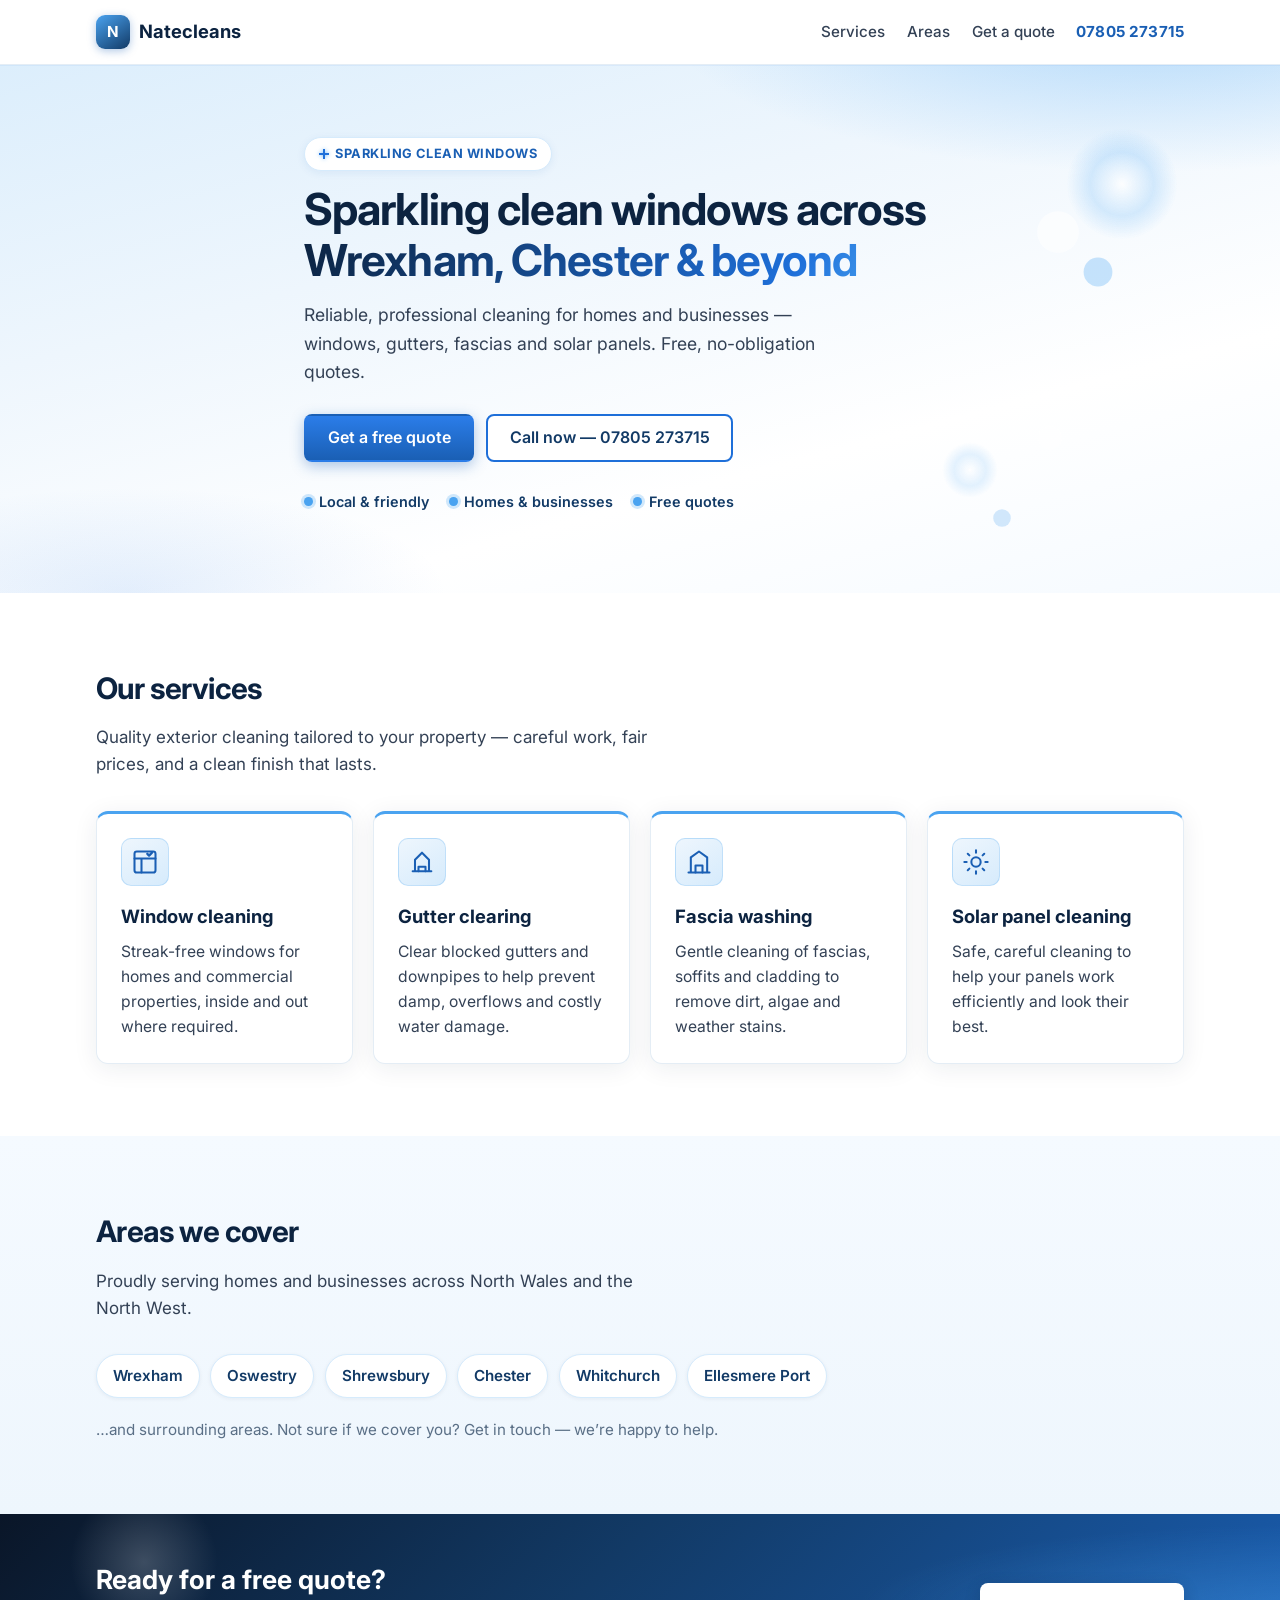
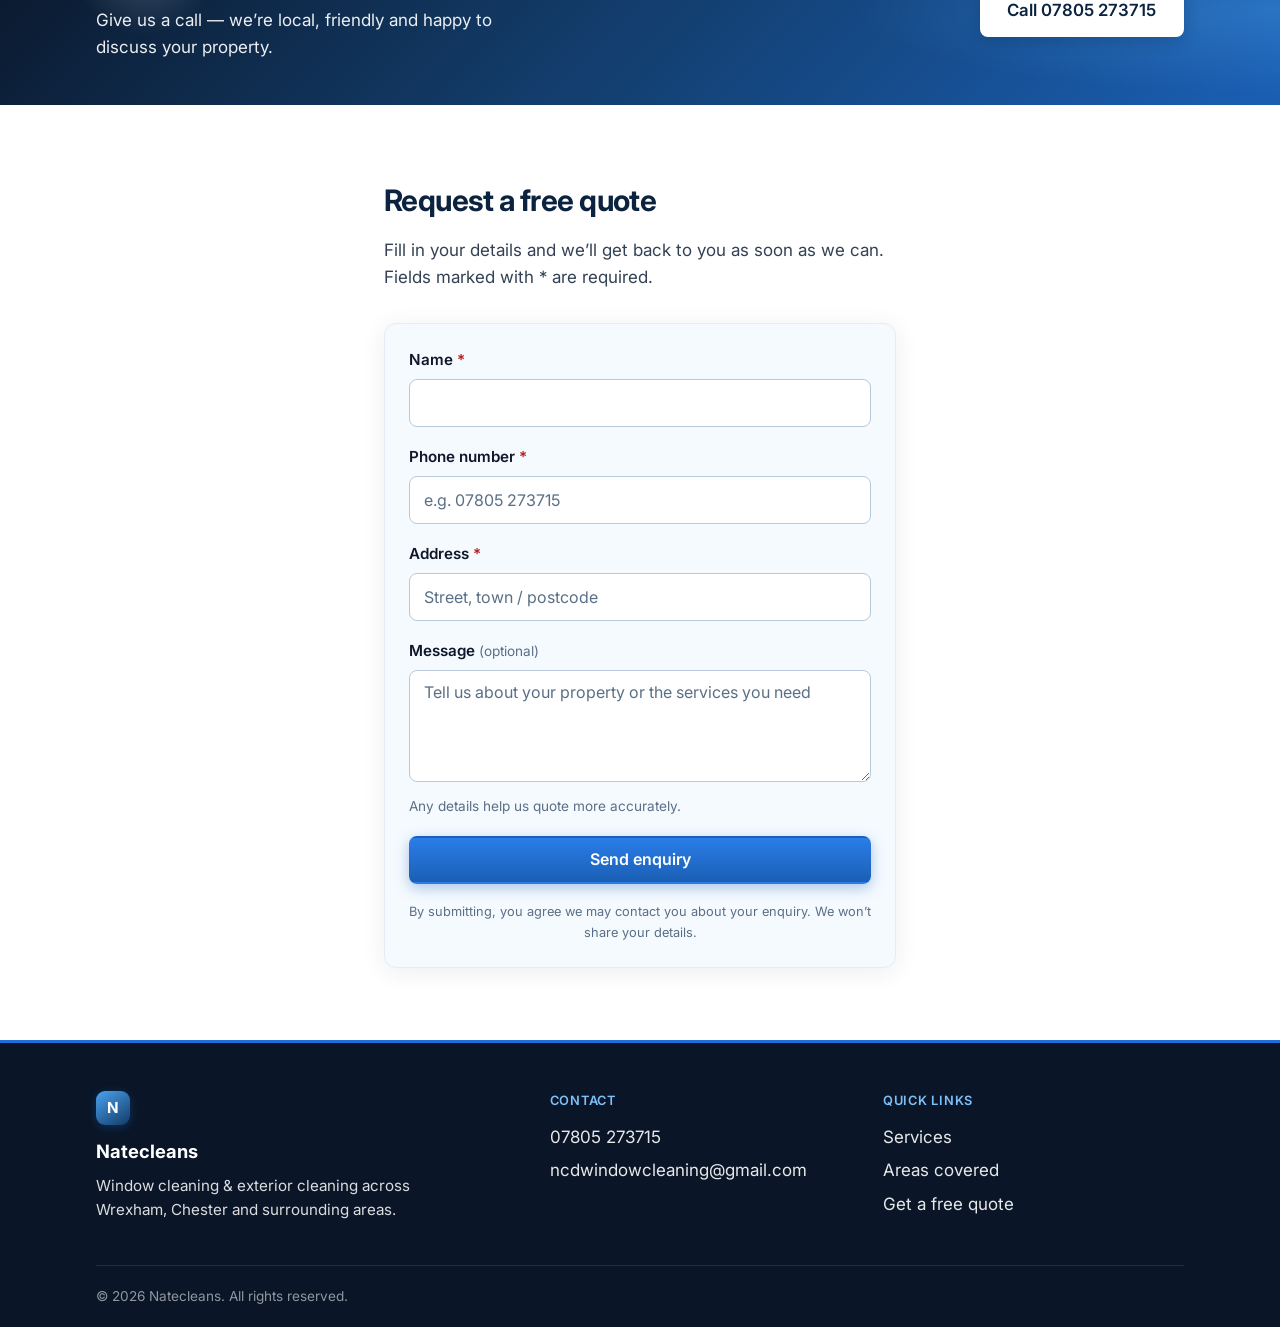
==== index.html @ 4d05dac3 "Add Natecleans landing page for Google Business" ====
<!DOCTYPE html>
<html lang="en-GB">
<head>
  <meta charset="UTF-8">
  <meta name="viewport" content="width=device-width, initial-scale=1">
  <title>Natecleans | Window Cleaning in Wrexham, Chester &amp; Surrounding Areas</title>
  <meta name="description" content="Professional window cleaning, gutter clearing, fascia washing and solar panel cleaning across Wrexham, Oswestry, Shrewsbury, Chester, Whitchurch, Ellesmere Port and surrounding areas. Free quotes — call 07805 273715.">
  <meta name="robots" content="index, follow">
  

  <!-- Open Graph -->
  <meta property="og:type" content="website">
  <meta property="og:title" content="Natecleans | Window Cleaning in Wrexham, Chester &amp; Surrounding Areas">
  <meta property="og:description" content="Trusted local window cleaning and exterior cleaning. Free quotes. Call 07805 273715.">
  <meta property="og:locale" content="en_GB">
  <meta property="og:site_name" content="Natecleans">

  <link rel="icon" href="favicon.svg" type="image/svg+xml">
  <link rel="preconnect" href="https://fonts.googleapis.com">
  <link rel="preconnect" href="https://fonts.gstatic.com" crossorigin>
  <link href="https://fonts.googleapis.com/css2?family=Inter:wght@400;500;600;700&display=swap" rel="stylesheet">
  <link rel="stylesheet" href="styles.css">
</head>
<body>
  <a class="skip-link" href="#main">Skip to content</a>

  <header class="site-header">
    <div class="container header-inner">
      <a class="logo" href="#top" aria-label="Natecleans home">
        <span class="logo-mark" aria-hidden="true">N</span>
        <span class="logo-text">Natecleans</span>
      </a>
      <nav class="nav" aria-label="Primary">
        <a href="#services">Services</a>
        <a href="#areas">Areas</a>
        <a href="#enquiry">Get a quote</a>
        <a class="nav-phone" href="tel:+447805273715" aria-label="Call Natecleans on 07805 273715">07805 273715</a>
      </nav>
      <a class="btn btn-sm btn-primary header-cta" href="tel:+447805273715">Call now</a>
    </div>
  </header>

  <main id="main">
    <!-- Hero -->
    <section class="hero" id="top">
      <div class="container hero-inner">
        <p class="eyebrow"><span class="eyebrow-sparkle" aria-hidden="true"></span> Sparkling clean windows</p>
        <h1>Sparkling clean windows across <span class="shine">Wrexham, Chester &amp; beyond</span></h1>
        <p class="hero-lead">Reliable, professional cleaning for homes and businesses — windows, gutters, fascias and solar panels. Free, no-obligation quotes.</p>
        <div class="hero-ctas">
          <a class="btn btn-primary" href="#enquiry">Get a free quote</a>
          <a class="btn btn-secondary" href="tel:+447805273715">Call now — 07805 273715</a>
        </div>
        <ul class="hero-trust">
          <li>Local &amp; friendly</li>
          <li>Homes &amp; businesses</li>
          <li>Free quotes</li>
        </ul>
      </div>
    </section>

    <!-- Services -->
    <section class="section" id="services" aria-labelledby="services-heading">
      <div class="container">
        <h2 id="services-heading">Our services</h2>
        <p class="section-intro">Quality exterior cleaning tailored to your property — careful work, fair prices, and a clean finish that lasts.</p>
        <ul class="service-grid">
          <li class="card">
            <div class="card-icon" aria-hidden="true">
              <svg width="28" height="28" viewBox="0 0 24 24" fill="none" stroke="currentColor" stroke-width="1.75" stroke-linecap="round" stroke-linejoin="round"><rect x="3" y="3" width="18" height="18" rx="2"/><path d="M3 9h18M9 21V9"/><path d="M14 5l1.5 1.5L18 4" stroke-width="2"/></svg>
            </div>
            <h3>Window cleaning</h3>
            <p>Streak-free windows for homes and commercial properties, inside and out where required.</p>
          </li>
          <li class="card">
            <div class="card-icon" aria-hidden="true">
              <svg width="28" height="28" viewBox="0 0 24 24" fill="none" stroke="currentColor" stroke-width="1.75" stroke-linecap="round" stroke-linejoin="round"><path d="M4 20h16M6 20V10l6-6 6 6v10"/><path d="M9 20v-4h6v4"/></svg>
            </div>
            <h3>Gutter clearing</h3>
            <p>Clear blocked gutters and downpipes to help prevent damp, overflows and costly water damage.</p>
          </li>
          <li class="card">
            <div class="card-icon" aria-hidden="true">
              <svg width="28" height="28" viewBox="0 0 24 24" fill="none" stroke="currentColor" stroke-width="1.75" stroke-linecap="round" stroke-linejoin="round"><path d="M3 21h18M5 21V8l7-5 7 5v13"/><path d="M9 21v-6h6v6"/></svg>
            </div>
            <h3>Fascia washing</h3>
            <p>Gentle cleaning of fascias, soffits and cladding to remove dirt, algae and weather stains.</p>
          </li>
          <li class="card">
            <div class="card-icon" aria-hidden="true">
              <svg width="28" height="28" viewBox="0 0 24 24" fill="none" stroke="currentColor" stroke-width="1.75" stroke-linecap="round" stroke-linejoin="round"><circle cx="12" cy="12" r="4"/><path d="M12 2v2M12 20v2M4.93 4.93l1.41 1.41M17.66 17.66l1.41 1.41M2 12h2M20 12h2M4.93 19.07l1.41-1.41M17.66 6.34l1.41-1.41"/></svg>
            </div>
            <h3>Solar panel cleaning</h3>
            <p>Safe, careful cleaning to help your panels work efficiently and look their best.</p>
          </li>
        </ul>
      </div>
    </section>

    <!-- Areas -->
    <section class="section section-alt" id="areas" aria-labelledby="areas-heading">
      <div class="container">
        <h2 id="areas-heading">Areas we cover</h2>
        <p class="section-intro">Proudly serving homes and businesses across North Wales and the North West.</p>
        <ul class="areas-list">
          <li>Wrexham</li>
          <li>Oswestry</li>
          <li>Shrewsbury</li>
          <li>Chester</li>
          <li>Whitchurch</li>
          <li>Ellesmere Port</li>
        </ul>
        <p class="areas-note">…and surrounding areas. Not sure if we cover you? Get in touch — we’re happy to help.</p>
      </div>
    </section>

    <!-- Phone CTA band -->
    <section class="cta-band" aria-labelledby="cta-heading">
      <div class="container cta-band-inner">
        <div>
          <h2 id="cta-heading">Ready for a free quote?</h2>
          <p>Give us a call — we’re local, friendly and happy to discuss your property.</p>
        </div>
        <a class="btn btn-light btn-lg" href="tel:+447805273715" aria-label="Call Natecleans on 07805 273715">
          Call 07805 273715
        </a>
      </div>
    </section>

    <!-- Enquiry form -->
    <section class="section" id="enquiry" aria-labelledby="enquiry-heading">
      <div class="container form-wrap">
        <h2 id="enquiry-heading">Request a free quote</h2>
        <p class="section-intro">Fill in your details and we’ll get back to you as soon as we can. Fields marked with * are required.</p>

        <div id="thanks" class="thanks" hidden>
          <p class="thanks-title">Thank you — your enquiry has been sent.</p>
          <p>We’ll be in touch shortly. If it’s urgent, call us on <a href="tel:+447805273715">07805 273715</a>.</p>
        </div>

        <form
          id="enquiry-form"
          class="enquiry-form"
          action="https://formsubmit.co/ncdwindowcleaning@gmail.com"
          method="POST"
          novalidate
          aria-label="Enquiry form"
        >
          <input type="hidden" name="_subject" value="Natecleans website enquiry">
          <input type="hidden" name="_template" value="table">
          <input type="hidden" name="_next" value="">
          <input type="text" name="_honey" class="honey" tabindex="-1" autocomplete="off" aria-hidden="true">

          <div class="field">
            <label for="name">Name <span class="req" aria-hidden="true">*</span></label>
            <input type="text" id="name" name="name" required autocomplete="name" aria-required="true" aria-describedby="name-error">
            <p class="field-error" id="name-error" role="alert" hidden></p>
          </div>

          <div class="field">
            <label for="phone">Phone number <span class="req" aria-hidden="true">*</span></label>
            <input type="tel" id="phone" name="phone" required autocomplete="tel" inputmode="tel" aria-required="true" aria-describedby="phone-error" placeholder="e.g. 07805 273715">
            <p class="field-error" id="phone-error" role="alert" hidden></p>
          </div>

          <div class="field">
            <label for="address">Address <span class="req" aria-hidden="true">*</span></label>
            <input type="text" id="address" name="address" required autocomplete="street-address" aria-required="true" aria-describedby="address-error" placeholder="Street, town / postcode">
            <p class="field-error" id="address-error" role="alert" hidden></p>
          </div>

          <div class="field">
            <label for="message">Message <span class="optional">(optional)</span></label>
            <textarea id="message" name="message" rows="4" aria-describedby="message-hint" placeholder="Tell us about your property or the services you need"></textarea>
            <p class="field-hint" id="message-hint">Any details help us quote more accurately.</p>
          </div>

          <p class="form-status" id="form-status" role="status" aria-live="polite" hidden></p>

          <button type="submit" class="btn btn-primary btn-block">Send enquiry</button>
          <p class="form-privacy">By submitting, you agree we may contact you about your enquiry. We won’t share your details.</p>
        </form>
      </div>
    </section>
  </main>

  <footer class="site-footer">
    <div class="container footer-inner">
      <div class="footer-brand">
        <span class="logo-mark" aria-hidden="true">N</span>
        <strong>Natecleans</strong>
        <p>Window cleaning &amp; exterior cleaning across Wrexham, Chester and surrounding areas.</p>
      </div>
      <div class="footer-contact">
        <h3 class="footer-heading">Contact</h3>
        <p><a href="tel:+447805273715">07805 273715</a></p>
        <p><a href="mailto:ncdwindowcleaning@gmail.com">ncdwindowcleaning@gmail.com</a></p>
      </div>
      <div class="footer-links">
        <h3 class="footer-heading">Quick links</h3>
        <ul>
          <li><a href="#services">Services</a></li>
          <li><a href="#areas">Areas covered</a></li>
          <li><a href="#enquiry">Get a free quote</a></li>
        </ul>
      </div>
    </div>
    <div class="container footer-bottom">
      <p>&copy; <span id="year"></span> Natecleans. All rights reserved.</p>
    </div>
  </footer>

  <script src="script.js" defer></script>
</body>
</html>
---- styles.css ----
/* Natecleans — traditional UK window cleaner look (sky blue + navy) */

:root {
  --navy-950: #0a1628;
  --navy-900: #0c2340;
  --navy-800: #123a66;
  --blue-700: #1a5fb4;
  --blue-600: #1e6fd9;
  --blue-500: #2b7de9;
  --sky-400: #4aa3f0;
  --sky-300: #7ec0f8;
  --sky-100: #d6ebfc;
  --sky-50: #eef6fd;
  --ice: #f5faff;
  --white: #ffffff;
  --grey-100: #e4edf5;
  --grey-300: #b8c9db;
  --grey-500: #5a6f86;
  --grey-700: #334155;
  --grey-900: #0f172a;
  --danger: #b91c1c;
  --danger-bg: #fef2f2;
  --success: #0f766e;
  --success-bg: #ecfdf8;
  --radius: 12px;
  --radius-sm: 8px;
  --shadow: 0 4px 24px rgba(12, 35, 64, 0.08);
  --shadow-lg: 0 12px 40px rgba(12, 35, 64, 0.12);
  --font: "Inter", system-ui, -apple-system, "Segoe UI", Roboto, Ubuntu, "Helvetica Neue", sans-serif;
  --max: 68rem;
  --header-h: 4rem;
  --focus: 0 0 0 3px rgba(43, 125, 233, 0.4);
}

*,
*::before,
*::after {
  box-sizing: border-box;
}

html {
  scroll-behavior: smooth;
  scroll-padding-top: calc(var(--header-h) + 0.5rem);
}

body {
  margin: 0;
  font-family: var(--font);
  font-size: 1.0625rem;
  line-height: 1.6;
  color: var(--grey-900);
  background: var(--white);
  -webkit-font-smoothing: antialiased;
}

img,
svg {
  display: block;
  max-width: 100%;
}

a {
  color: var(--blue-700);
  text-decoration-thickness: 1.5px;
  text-underline-offset: 0.18em;
}

a:hover {
  color: var(--blue-600);
}

:focus-visible {
  outline: none;
  box-shadow: var(--focus);
  border-radius: 4px;
}

.skip-link {
  position: absolute;
  left: 1rem;
  top: -100%;
  z-index: 1000;
  padding: 0.75rem 1.25rem;
  background: var(--navy-900);
  color: var(--white);
  font-weight: 600;
  border-radius: var(--radius-sm);
  text-decoration: none;
}

.skip-link:focus {
  top: 1rem;
  box-shadow: var(--focus);
}

.container {
  width: min(100% - 2rem, var(--max));
  margin-inline: auto;
}

/* Header */
.site-header {
  position: sticky;
  top: 0;
  z-index: 100;
  background: rgba(255, 255, 255, 0.94);
  backdrop-filter: blur(10px);
  border-bottom: 1px solid var(--grey-100);
  box-shadow: 0 1px 0 rgba(30, 111, 217, 0.06);
}

.header-inner {
  display: flex;
  align-items: center;
  justify-content: space-between;
  min-height: var(--header-h);
  gap: 1rem;
}

.logo {
  display: inline-flex;
  align-items: center;
  gap: 0.6rem;
  text-decoration: none;
  color: var(--navy-900);
  font-weight: 700;
  font-size: 1.15rem;
}

.logo:hover {
  color: var(--blue-700);
}

.logo-mark {
  display: inline-flex;
  align-items: center;
  justify-content: center;
  width: 2.1rem;
  height: 2.1rem;
  border-radius: 9px;
  background: linear-gradient(145deg, var(--sky-400), var(--navy-800));
  color: var(--white);
  font-size: 0.95rem;
  font-weight: 700;
  flex-shrink: 0;
  box-shadow: 0 2px 8px rgba(26, 95, 180, 0.35);
}

.nav {
  display: none;
  align-items: center;
  gap: 1.35rem;
}

.nav a {
  text-decoration: none;
  color: var(--grey-700);
  font-weight: 500;
  font-size: 0.95rem;
}

.nav a:hover {
  color: var(--blue-700);
}

.nav-phone {
  color: var(--blue-700) !important;
  font-weight: 700 !important;
  white-space: nowrap;
  letter-spacing: 0.01em;
}

.header-cta {
  flex-shrink: 0;
}

/* Buttons */
.btn {
  display: inline-flex;
  align-items: center;
  justify-content: center;
  gap: 0.5rem;
  min-height: 3rem;
  padding: 0.75rem 1.35rem;
  border: 2px solid transparent;
  border-radius: var(--radius-sm);
  font-family: inherit;
  font-size: 1rem;
  font-weight: 600;
  line-height: 1.2;
  text-decoration: none;
  cursor: pointer;
  transition: background 0.15s ease, color 0.15s ease, border-color 0.15s ease, transform 0.1s ease, box-shadow 0.15s ease;
}

.btn:active {
  transform: scale(0.98);
}

.btn-sm {
  min-height: 2.5rem;
  padding: 0.5rem 1rem;
  font-size: 0.9rem;
}

.btn-lg {
  min-height: 3.35rem;
  padding: 0.9rem 1.6rem;
  font-size: 1.05rem;
}

.btn-block {
  width: 100%;
}

.btn-primary {
  background: linear-gradient(180deg, var(--blue-500) 0%, var(--blue-700) 100%);
  color: var(--white);
  box-shadow: 0 4px 14px rgba(26, 95, 180, 0.35);
}

.btn-primary:hover {
  background: linear-gradient(180deg, var(--blue-600) 0%, var(--navy-800) 100%);
  color: var(--white);
  box-shadow: 0 6px 18px rgba(18, 58, 102, 0.4);
}

.btn-secondary {
  background: var(--white);
  color: var(--navy-800);
  border-color: var(--blue-600);
}

.btn-secondary:hover {
  background: var(--sky-50);
  color: var(--navy-900);
}

.btn-light {
  background: var(--white);
  color: var(--navy-900);
  box-shadow: 0 4px 16px rgba(10, 22, 40, 0.2);
}

.btn-light:hover {
  background: var(--sky-50);
  color: var(--navy-950);
}

/* Hero — clear sky + soapy sparkle */
.hero {
  position: relative;
  overflow: hidden;
  background:
    radial-gradient(ellipse 70% 55% at 90% -10%, rgba(126, 192, 248, 0.55), transparent 55%),
    radial-gradient(ellipse 50% 40% at 10% 100%, rgba(43, 125, 233, 0.12), transparent 50%),
    linear-gradient(165deg, #dceefc 0%, var(--sky-50) 35%, var(--white) 70%, var(--ice) 100%);
  padding: 3rem 0 3.75rem;
}

/* Soft sparkle accents (CSS-only) */
.hero::before,
.hero::after {
  content: "";
  position: absolute;
  pointer-events: none;
  border-radius: 50%;
  background: radial-gradient(circle, rgba(255, 255, 255, 0.95) 0%, rgba(126, 192, 248, 0.35) 40%, transparent 70%);
  opacity: 0.85;
}

.hero::before {
  width: 7rem;
  height: 7rem;
  top: 12%;
  right: 8%;
  box-shadow:
    -4rem 3rem 0 -2.2rem rgba(255, 255, 255, 0.7),
    -1.5rem 5.5rem 0 -2.6rem rgba(126, 192, 248, 0.5);
}

.hero::after {
  width: 3.5rem;
  height: 3.5rem;
  bottom: 18%;
  right: 22%;
  opacity: 0.6;
  box-shadow:
    5rem -2rem 0 -1rem rgba(255, 255, 255, 0.65),
    2rem 3rem 0 -1.2rem rgba(74, 163, 240, 0.4);
}

.hero-inner {
  position: relative;
  z-index: 1;
  max-width: 42rem;
}

.eyebrow {
  display: inline-flex;
  align-items: center;
  gap: 0.4rem;
  margin: 0 0 0.85rem;
  padding: 0.35rem 0.85rem;
  background: var(--white);
  color: var(--blue-700);
  font-size: 0.8rem;
  font-weight: 700;
  letter-spacing: 0.04em;
  text-transform: uppercase;
  border-radius: 999px;
  border: 1px solid var(--sky-100);
  box-shadow: 0 2px 8px rgba(26, 95, 180, 0.08);
}

.eyebrow-sparkle {
  display: inline-block;
  width: 0.65rem;
  height: 0.65rem;
  flex-shrink: 0;
  background:
    linear-gradient(var(--blue-600), var(--blue-600)) center / 100% 2px no-repeat,
    linear-gradient(var(--blue-600), var(--blue-600)) center / 2px 100% no-repeat;
  filter: drop-shadow(0 0 2px rgba(74, 163, 240, 0.8));
}

.hero h1 {
  margin: 0 0 1rem;
  font-size: clamp(1.85rem, 5.5vw, 2.75rem);
  line-height: 1.15;
  letter-spacing: -0.02em;
  color: var(--navy-900);
}

.hero h1 .shine {
  background: linear-gradient(120deg, var(--navy-900) 0%, var(--blue-600) 45%, var(--sky-400) 55%, var(--navy-900) 100%);
  background-size: 200% auto;
  -webkit-background-clip: text;
  background-clip: text;
  color: transparent;
}

@media (prefers-reduced-motion: no-preference) {
  .hero h1 .shine {
    animation: shine-shift 6s ease-in-out infinite;
  }
}

@keyframes shine-shift {
  0%, 100% { background-position: 0% center; }
  50% { background-position: 100% center; }
}

.hero-lead {
  margin: 0 0 1.75rem;
  font-size: 1.1rem;
  color: var(--grey-700);
  max-width: 34rem;
}

.hero-ctas {
  display: flex;
  flex-direction: column;
  gap: 0.75rem;
}

.hero-trust {
  display: flex;
  flex-wrap: wrap;
  gap: 0.75rem 1.25rem;
  margin: 1.75rem 0 0;
  padding: 0;
  list-style: none;
  font-size: 0.9rem;
  font-weight: 600;
  color: var(--navy-800);
}

.hero-trust li {
  display: inline-flex;
  align-items: center;
  gap: 0.4rem;
}

.hero-trust li::before {
  content: "";
  width: 0.55rem;
  height: 0.55rem;
  border-radius: 50%;
  background: var(--sky-400);
  box-shadow: 0 0 0 3px rgba(74, 163, 240, 0.25);
  flex-shrink: 0;
}

/* Sections */
.section {
  padding: 3.5rem 0;
}

.section-alt {
  background:
    linear-gradient(180deg, var(--ice) 0%, var(--sky-50) 100%);
}

.section h2 {
  margin: 0 0 0.75rem;
  font-size: clamp(1.5rem, 3.5vw, 1.85rem);
  letter-spacing: -0.02em;
  color: var(--navy-900);
}

.section-intro {
  margin: 0 0 2rem;
  color: var(--grey-700);
  max-width: 36rem;
}

/* Service cards */
.service-grid {
  list-style: none;
  margin: 0;
  padding: 0;
  display: grid;
  gap: 1.25rem;
}

.card {
  background: var(--white);
  border: 1px solid var(--grey-100);
  border-radius: var(--radius);
  padding: 1.5rem;
  box-shadow: var(--shadow);
  border-top: 3px solid var(--sky-400);
  transition: box-shadow 0.15s ease, border-color 0.15s ease;
}

.card:hover {
  box-shadow: var(--shadow-lg);
  border-top-color: var(--blue-600);
}

.section-alt .card {
  background: var(--white);
}

.card-icon {
  display: inline-flex;
  align-items: center;
  justify-content: center;
  width: 3rem;
  height: 3rem;
  margin-bottom: 1rem;
  border-radius: 10px;
  background: linear-gradient(145deg, var(--sky-50), var(--sky-100));
  color: var(--blue-700);
  border: 1px solid rgba(74, 163, 240, 0.25);
}

.card h3 {
  margin: 0 0 0.5rem;
  font-size: 1.15rem;
  color: var(--navy-900);
}

.card p {
  margin: 0;
  color: var(--grey-700);
  font-size: 0.98rem;
}

/* Areas */
.areas-list {
  list-style: none;
  margin: 0 0 1.25rem;
  padding: 0;
  display: flex;
  flex-wrap: wrap;
  gap: 0.65rem;
}

.areas-list li {
  padding: 0.55rem 1rem;
  background: var(--white);
  border: 1px solid var(--sky-100);
  border-radius: 999px;
  font-weight: 600;
  font-size: 0.95rem;
  color: var(--navy-800);
  box-shadow: 0 1px 4px rgba(12, 35, 64, 0.06);
}

.areas-note {
  margin: 0;
  color: var(--grey-500);
  font-size: 0.95rem;
}

/* CTA band */
.cta-band {
  position: relative;
  overflow: hidden;
  background:
    radial-gradient(ellipse 60% 80% at 100% 50%, rgba(74, 163, 240, 0.35), transparent 55%),
    linear-gradient(135deg, var(--navy-950) 0%, var(--navy-800) 45%, var(--blue-700) 100%);
  color: var(--white);
  padding: 2.75rem 0;
}

.cta-band::before {
  content: "";
  position: absolute;
  width: 10rem;
  height: 10rem;
  top: -2rem;
  left: 5%;
  border-radius: 50%;
  background: radial-gradient(circle, rgba(255, 255, 255, 0.2) 0%, transparent 65%);
  pointer-events: none;
}

.cta-band-inner {
  position: relative;
  z-index: 1;
  display: flex;
  flex-direction: column;
  gap: 1.5rem;
  align-items: flex-start;
}

.cta-band h2 {
  margin: 0 0 0.4rem;
  font-size: clamp(1.35rem, 3vw, 1.65rem);
  color: var(--white);
}

.cta-band p {
  margin: 0;
  opacity: 0.92;
  max-width: 28rem;
}

/* Form */
.form-wrap {
  max-width: 32rem;
}

.enquiry-form {
  display: flex;
  flex-direction: column;
  gap: 1.15rem;
  padding: 1.5rem;
  background: var(--ice);
  border: 1px solid var(--grey-100);
  border-radius: var(--radius);
  box-shadow: var(--shadow);
}

.field label {
  display: block;
  margin-bottom: 0.4rem;
  font-weight: 600;
  font-size: 0.95rem;
  color: var(--grey-900);
}

.req {
  color: var(--danger);
}

.optional {
  font-weight: 400;
  color: var(--grey-500);
  font-size: 0.85rem;
}

.field input,
.field textarea {
  width: 100%;
  min-height: 3rem;
  padding: 0.7rem 0.9rem;
  border: 1.5px solid var(--grey-300);
  border-radius: var(--radius-sm);
  font-family: inherit;
  font-size: 1rem;
  color: var(--grey-900);
  background: var(--white);
  transition: border-color 0.15s ease, box-shadow 0.15s ease;
}

.field textarea {
  min-height: 7rem;
  resize: vertical;
}

.field input::placeholder,
.field textarea::placeholder {
  color: var(--grey-500);
}

.field input:hover,
.field textarea:hover {
  border-color: var(--grey-500);
}

.field input:focus,
.field textarea:focus {
  outline: none;
  border-color: var(--blue-600);
  box-shadow: var(--focus);
}

.field input.is-invalid,
.field textarea.is-invalid {
  border-color: var(--danger);
  background: var(--danger-bg);
}

.field-error {
  margin: 0.4rem 0 0;
  font-size: 0.875rem;
  color: var(--danger);
}

.field-hint {
  margin: 0.35rem 0 0;
  font-size: 0.85rem;
  color: var(--grey-500);
}

.honey {
  position: absolute;
  left: -9999px;
  width: 1px;
  height: 1px;
  opacity: 0;
  overflow: hidden;
  pointer-events: none;
}

.form-status {
  margin: 0;
  padding: 0.75rem 1rem;
  border-radius: var(--radius-sm);
  font-size: 0.95rem;
}

.form-status.is-error {
  background: var(--danger-bg);
  color: var(--danger);
}

.form-privacy {
  margin: 0;
  font-size: 0.8rem;
  color: var(--grey-500);
  text-align: center;
}

.thanks {
  margin-bottom: 1.5rem;
  padding: 1.25rem 1.35rem;
  background: var(--success-bg);
  border: 1px solid #99f0e0;
  border-radius: var(--radius);
  color: var(--success);
}

.thanks-title {
  margin: 0 0 0.4rem;
  font-weight: 700;
  font-size: 1.1rem;
  color: var(--navy-900);
}

.thanks p {
  margin: 0;
}

.thanks a {
  color: var(--blue-700);
  font-weight: 600;
}

/* Footer */
.site-footer {
  background: var(--navy-950);
  color: rgba(255, 255, 255, 0.85);
  padding: 3rem 0 0;
  border-top: 3px solid var(--blue-600);
}

.footer-inner {
  display: grid;
  gap: 2rem;
  padding-bottom: 2.5rem;
}

.footer-brand .logo-mark {
  margin-bottom: 0.75rem;
}

.footer-brand strong {
  display: block;
  color: var(--white);
  font-size: 1.15rem;
  margin-bottom: 0.5rem;
}

.footer-brand p {
  margin: 0;
  font-size: 0.95rem;
  max-width: 22rem;
  line-height: 1.55;
}

.footer-heading {
  margin: 0 0 0.75rem;
  font-size: 0.8rem;
  font-weight: 600;
  letter-spacing: 0.06em;
  text-transform: uppercase;
  color: var(--sky-300);
}

.footer-contact p {
  margin: 0 0 0.4rem;
}

.footer-contact a,
.footer-links a {
  color: rgba(255, 255, 255, 0.9);
  text-decoration: none;
}

.footer-contact a:hover,
.footer-links a:hover {
  color: var(--sky-300);
}

.footer-links ul {
  list-style: none;
  margin: 0;
  padding: 0;
}

.footer-links li {
  margin-bottom: 0.4rem;
}

.footer-bottom {
  border-top: 1px solid rgba(255, 255, 255, 0.1);
  padding: 1.25rem 0;
}

.footer-bottom p {
  margin: 0;
  font-size: 0.85rem;
  color: rgba(255, 255, 255, 0.55);
}

/* Responsive */
@media (min-width: 540px) {
  .hero-ctas {
    flex-direction: row;
    flex-wrap: wrap;
  }

  .cta-band-inner {
    flex-direction: row;
    align-items: center;
    justify-content: space-between;
  }
}

@media (min-width: 720px) {
  .nav {
    display: flex;
  }

  .header-cta {
    display: none;
  }

  .service-grid {
    grid-template-columns: repeat(2, 1fr);
  }

  .footer-inner {
    grid-template-columns: 1.4fr 1fr 1fr;
  }

  .hero {
    padding: 4.5rem 0 5rem;
  }

  .section {
    padding: 4.5rem 0;
  }
}

@media (min-width: 960px) {
  .service-grid {
    grid-template-columns: repeat(4, 1fr);
  }
}

@media (prefers-reduced-motion: reduce) {
  html {
    scroll-behavior: auto;
  }

  .btn {
    transition: none;
  }

  .hero h1 .shine {
    animation: none;
    color: var(--navy-900);
    background: none;
    -webkit-background-clip: unset;
    background-clip: unset;
  }
}
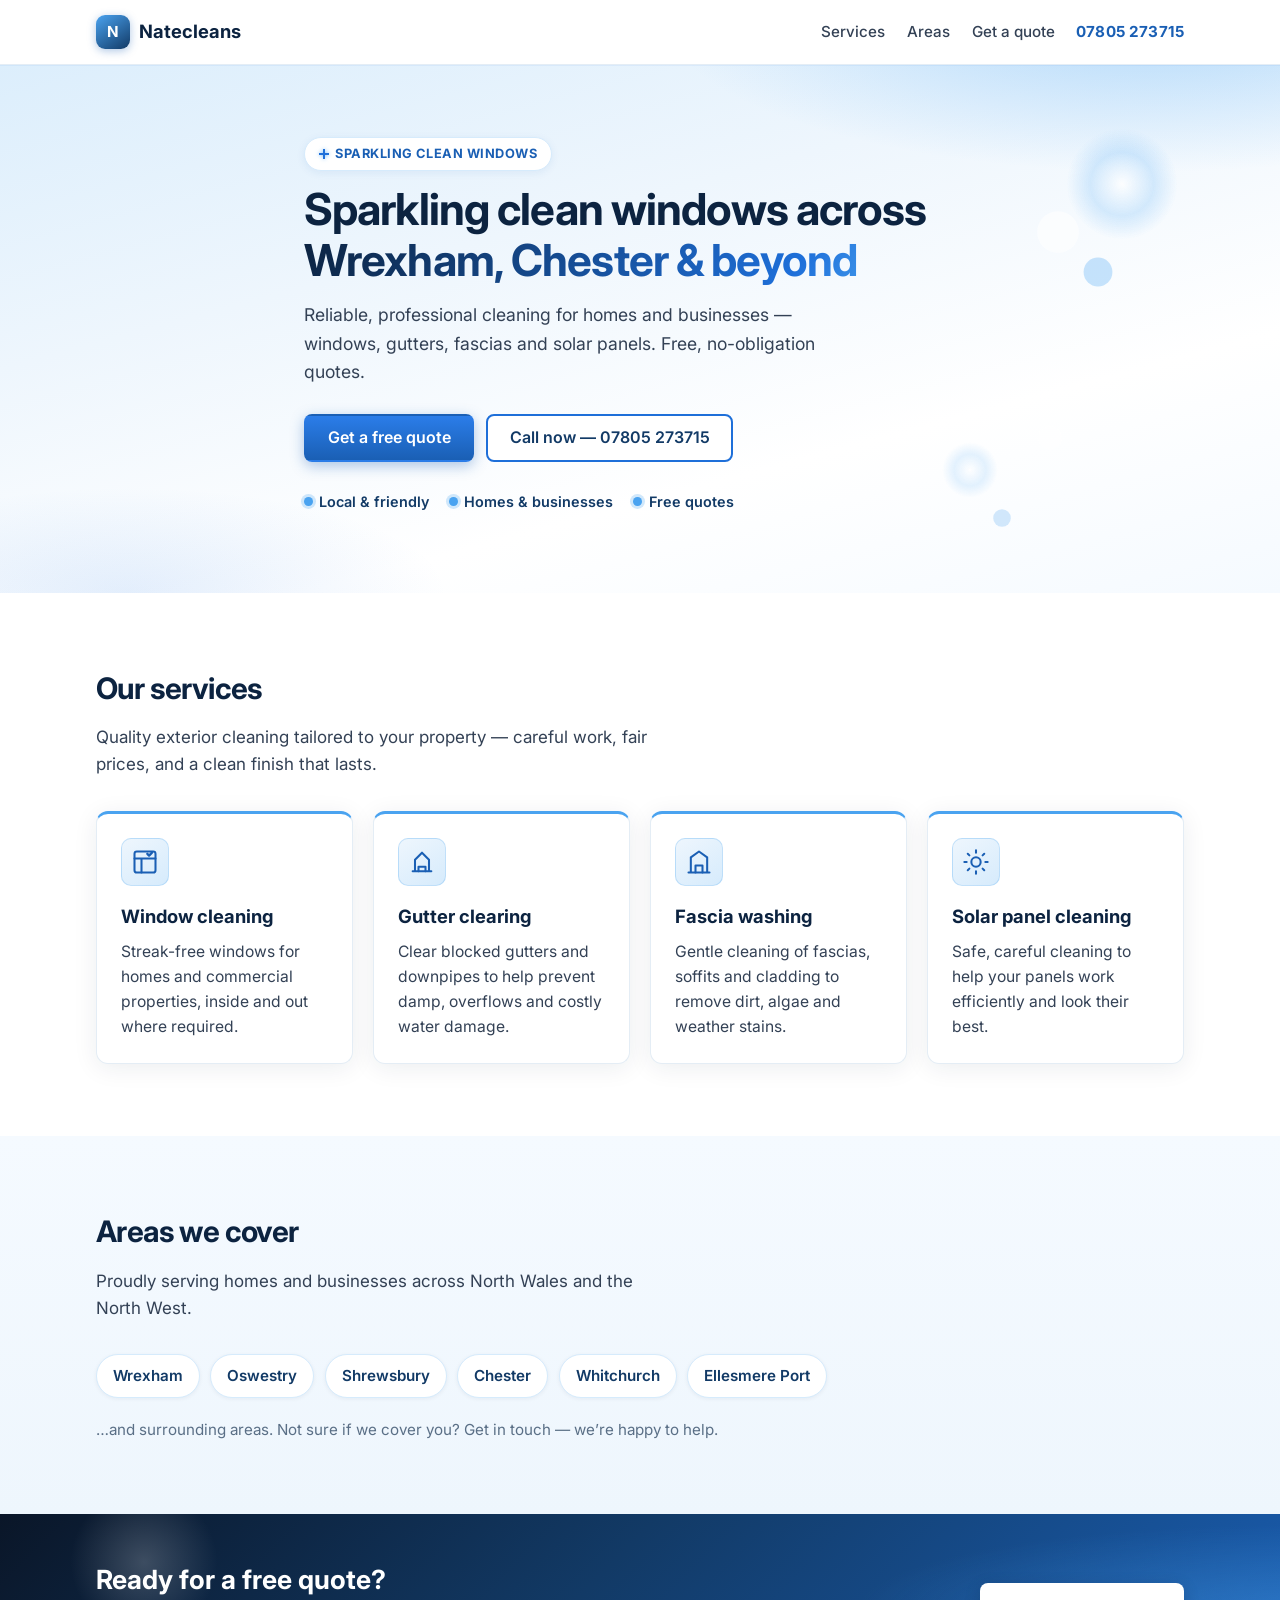
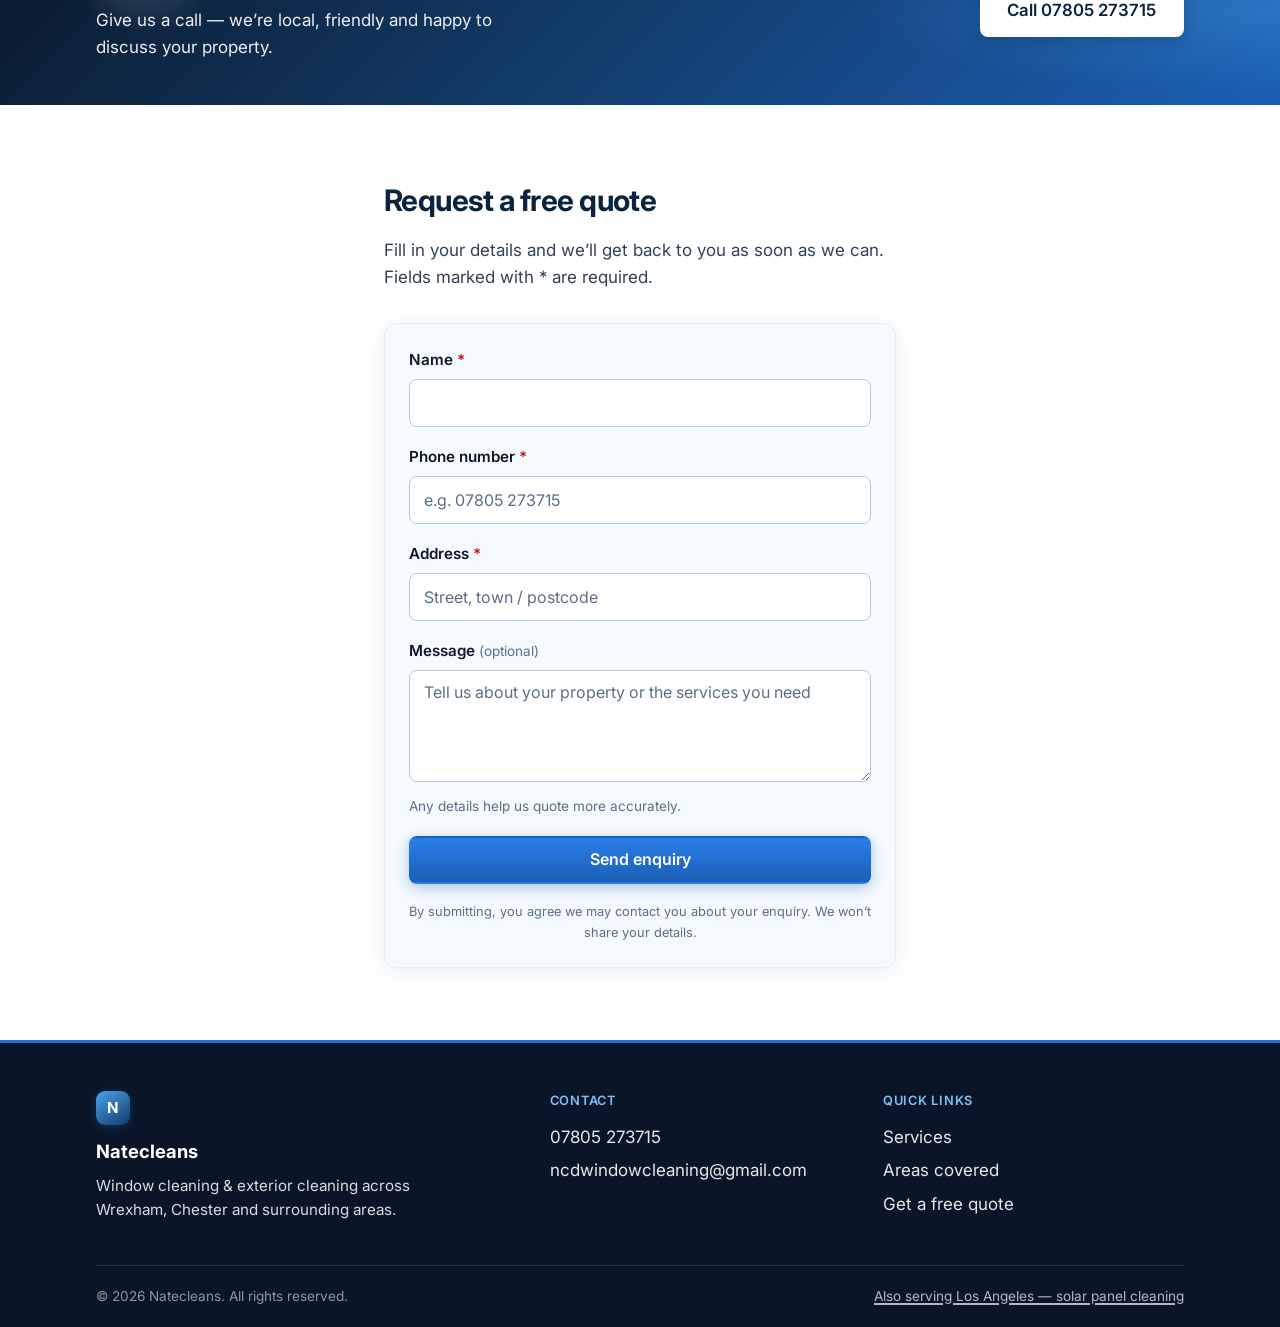
==== commit 3b7f5c6c: "Add Los Angeles solar panel cleaning landing page Separate US page with form-only contact (no phone)" ====
--- a/index.html
+++ b/index.html
@@ -207,6 +207,7 @@
     </div>
     <div class="container footer-bottom">
       <p>&copy; <span id="year"></span> Natecleans. All rights reserved.</p>
+      <p class="footer-crosslink"><a href="los-angeles.html">Also serving Los Angeles — solar panel cleaning</a></p>
     </div>
   </footer>
 
--- a/styles.css
+++ b/styles.css
@@ -750,12 +750,29 @@
 .footer-bottom {
   border-top: 1px solid rgba(255, 255, 255, 0.1);
   padding: 1.25rem 0;
+  display: flex;
+  flex-wrap: wrap;
+  gap: 0.5rem 1.5rem;
+  align-items: center;
+  justify-content: space-between;
 }
 
 .footer-bottom p {
   margin: 0;
   font-size: 0.85rem;
   color: rgba(255, 255, 255, 0.55);
+}
+
+.footer-bottom a {
+  color: rgba(255, 255, 255, 0.7);
+}
+
+.footer-bottom a:hover {
+  color: var(--white);
+}
+
+.footer-crosslink {
+  font-size: 0.85rem;
 }
 
 /* Responsive */
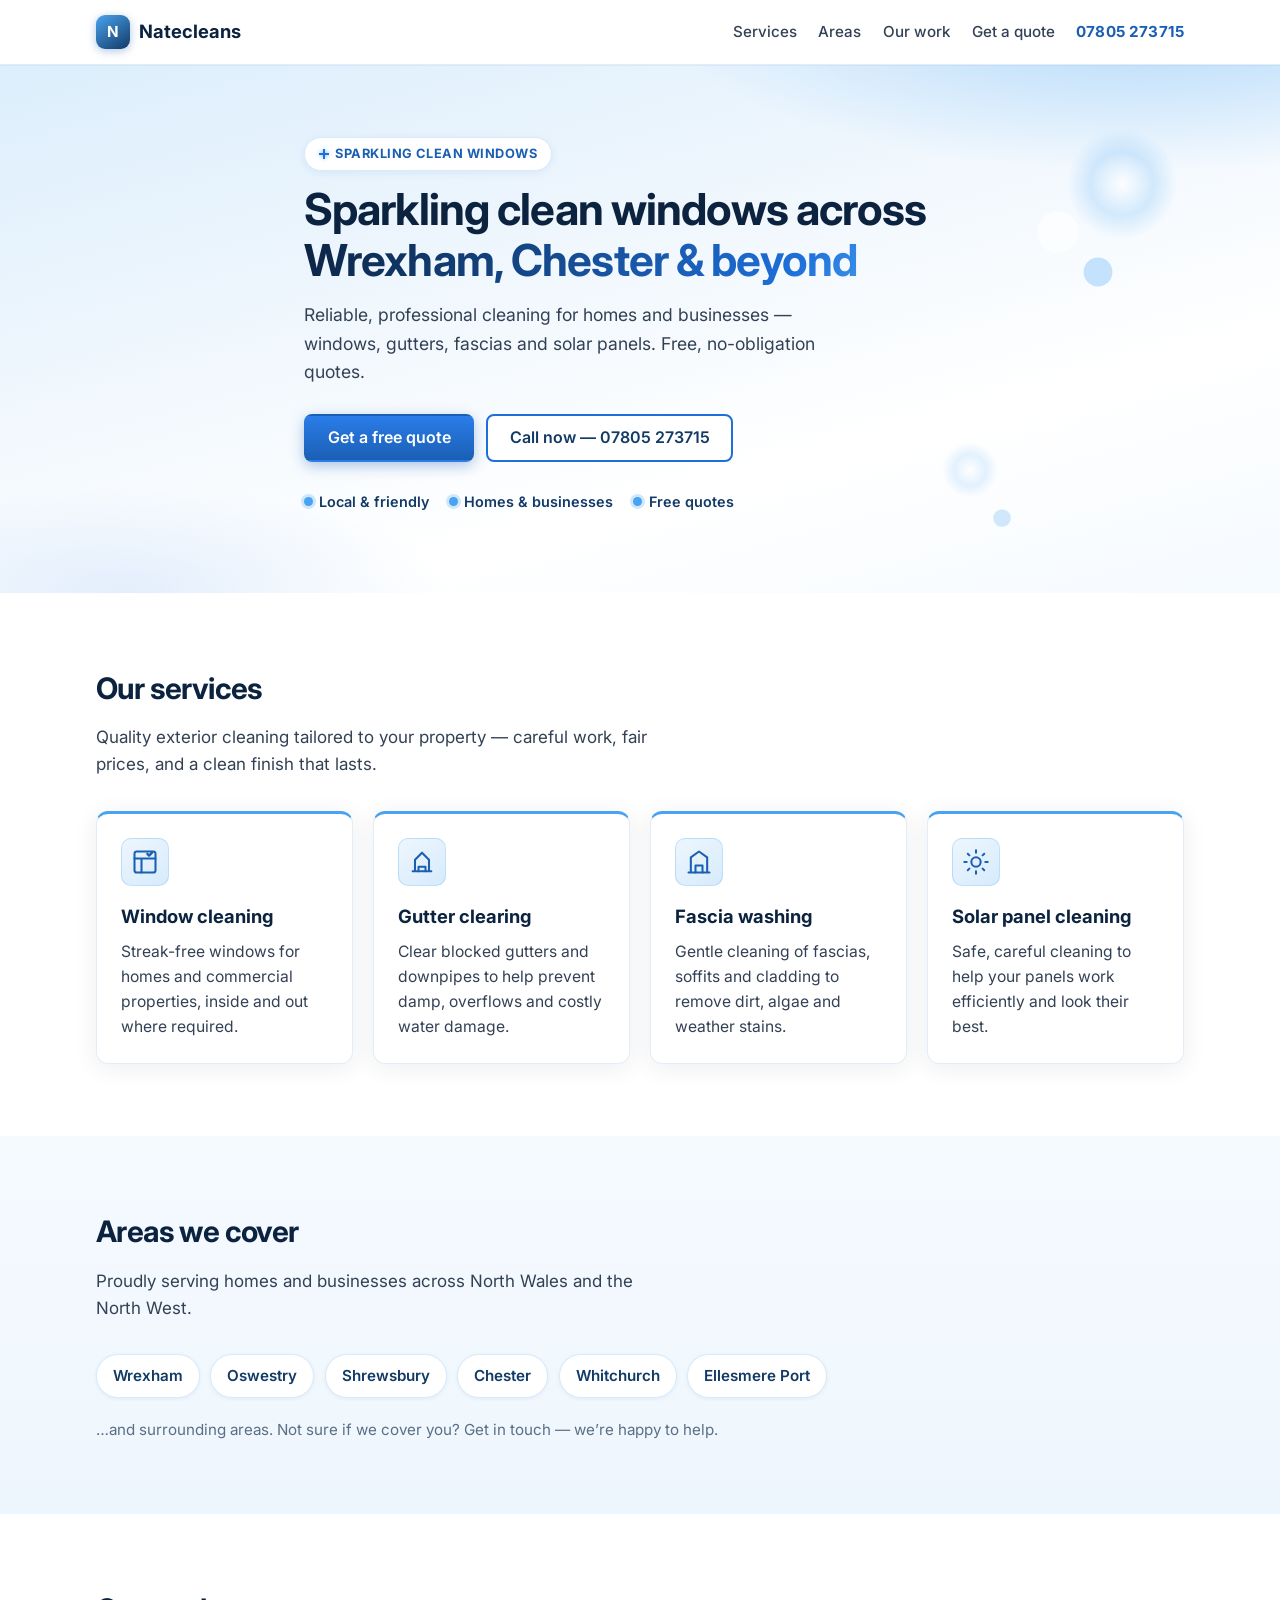
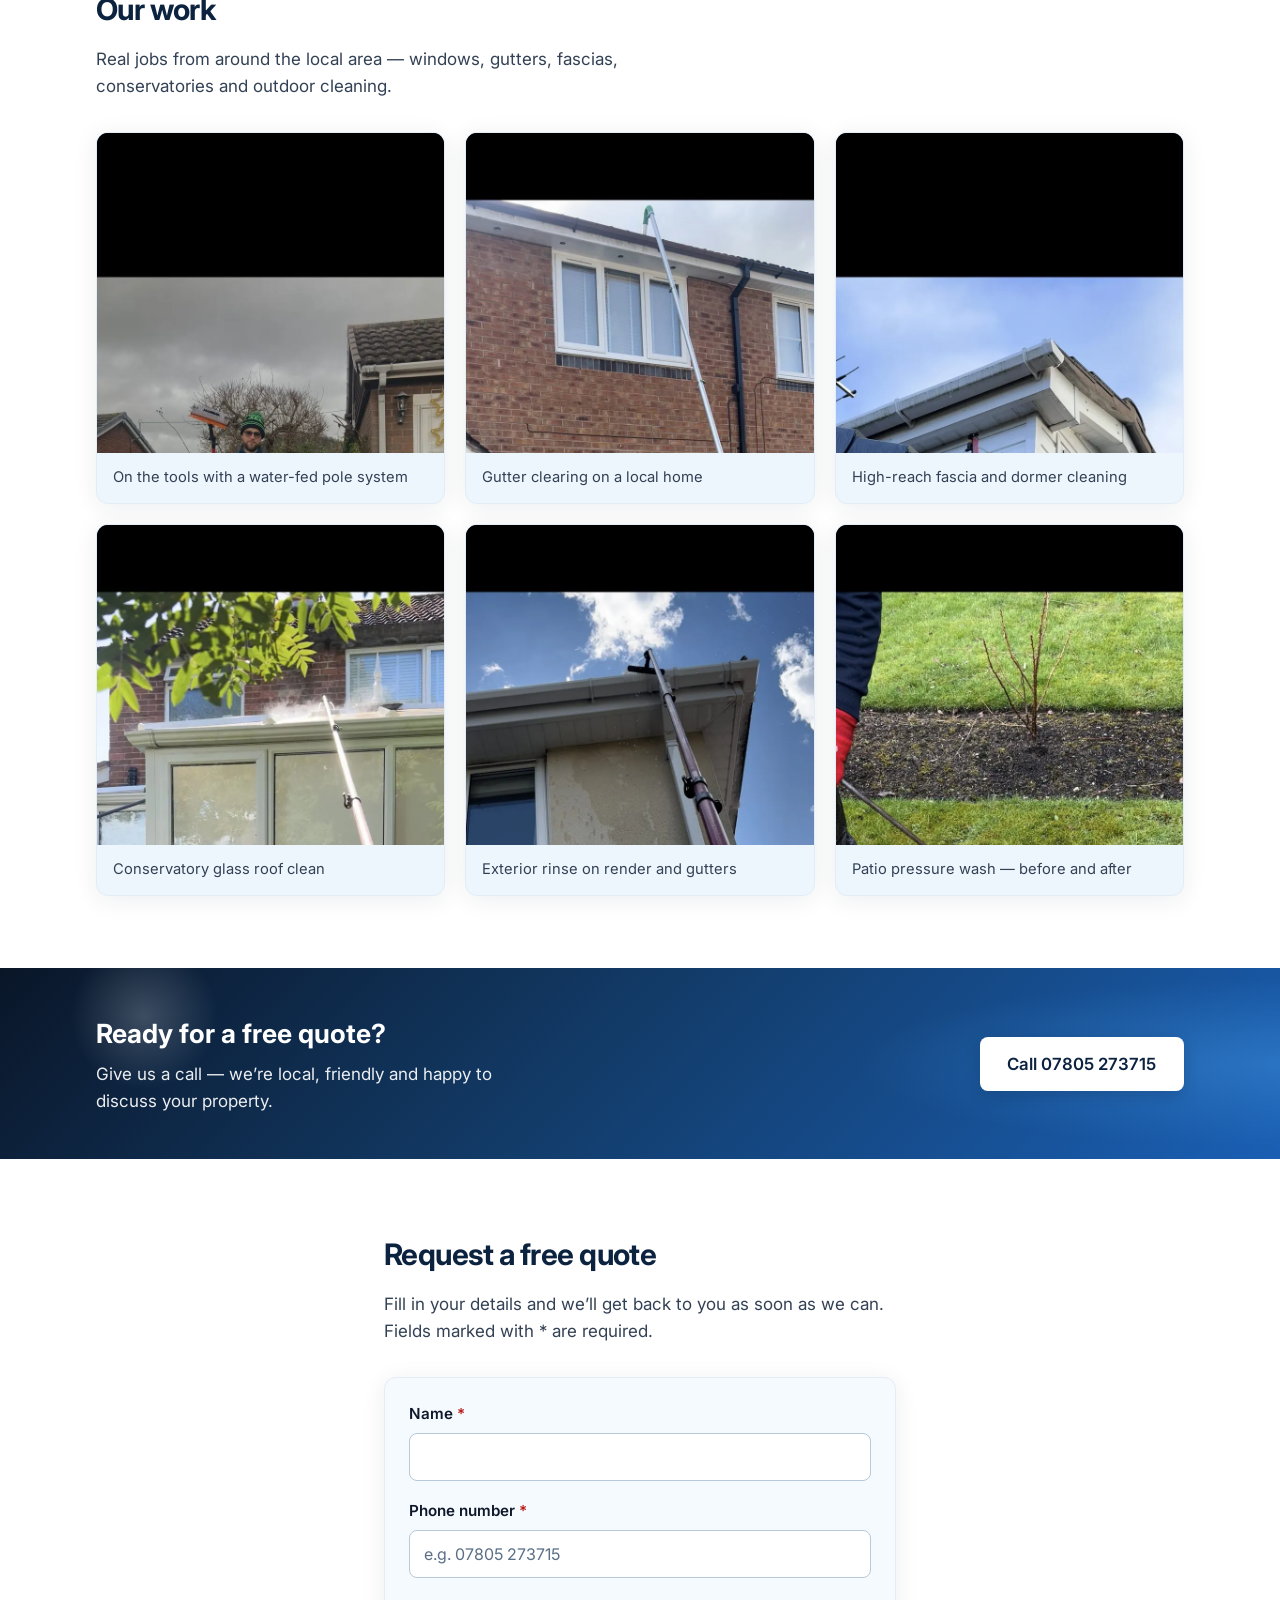
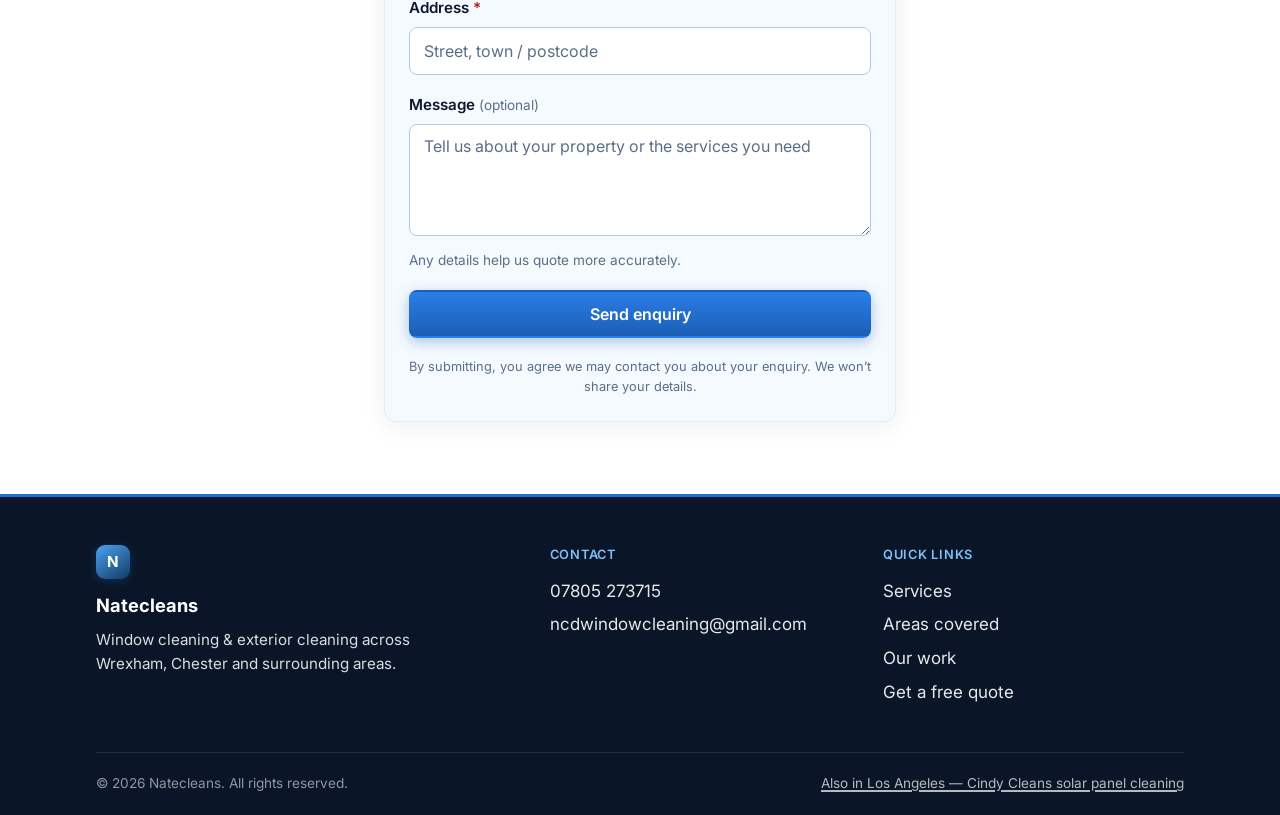
==== commit bf030382: "Rebrand LA page as Cindy Cleans; add UK work gallery Cindy Cleans solar landing (form-only, no phone" ====
--- a/index.html
+++ b/index.html
@@ -33,6 +33,7 @@
       <nav class="nav" aria-label="Primary">
         <a href="#services">Services</a>
         <a href="#areas">Areas</a>
+        <a href="#gallery">Our work</a>
         <a href="#enquiry">Get a quote</a>
         <a class="nav-phone" href="tel:+447805273715" aria-label="Call Natecleans on 07805 273715">07805 273715</a>
       </nav>
@@ -114,6 +115,71 @@
       </div>
     </section>
 
+
+    <!-- Gallery -->
+    <section class="section" id="gallery" aria-labelledby="gallery-heading">
+      <div class="container">
+        <h2 id="gallery-heading">Our work</h2>
+        <p class="section-intro">Real jobs from around the local area — windows, gutters, fascias, conservatories and outdoor cleaning.</p>
+        <ul class="gallery-grid">
+          <li class="gallery-item">
+            <figure>
+              <picture>
+                <source type="image/webp" srcset="images/nathan-xero.webp">
+                <img src="images/nathan-xero.jpg" alt="Natecleans technician with water-fed pole and purification system" width="640" height="1384" loading="lazy" decoding="async">
+              </picture>
+              <figcaption>On the tools with a water-fed pole system</figcaption>
+            </figure>
+          </li>
+          <li class="gallery-item">
+            <figure>
+              <picture>
+                <source type="image/webp" srcset="images/gutter-vac.webp">
+                <img src="images/gutter-vac.jpg" alt="Gutter vacuum cleaning on a brick house" width="640" height="1384" loading="lazy" decoding="async">
+              </picture>
+              <figcaption>Gutter clearing on a local home</figcaption>
+            </figure>
+          </li>
+          <li class="gallery-item">
+            <figure>
+              <picture>
+                <source type="image/webp" srcset="images/pole-fascia.webp">
+                <img src="images/pole-fascia.jpg" alt="High reach pole cleaning dormer windows and fascia" width="640" height="1384" loading="lazy" decoding="async">
+              </picture>
+              <figcaption>High-reach fascia and dormer cleaning</figcaption>
+            </figure>
+          </li>
+          <li class="gallery-item">
+            <figure>
+              <picture>
+                <source type="image/webp" srcset="images/conservatory.webp">
+                <img src="images/conservatory.jpg" alt="Conservatory glass roof being cleaned" width="640" height="1384" loading="lazy" decoding="async">
+              </picture>
+              <figcaption>Conservatory glass roof clean</figcaption>
+            </figure>
+          </li>
+          <li class="gallery-item">
+            <figure>
+              <picture>
+                <source type="image/webp" srcset="images/render-gutter.webp">
+                <img src="images/render-gutter.jpg" alt="Water rinsing render and gutter area during exterior clean" width="640" height="1384" loading="lazy" decoding="async">
+              </picture>
+              <figcaption>Exterior rinse on render and gutters</figcaption>
+            </figure>
+          </li>
+          <li class="gallery-item">
+            <figure>
+              <picture>
+                <source type="image/webp" srcset="images/patio-before-after.webp">
+                <img src="images/patio-before-after.jpg" alt="Patio pressure wash showing before and after results" width="640" height="1384" loading="lazy" decoding="async">
+              </picture>
+              <figcaption>Patio pressure wash — before and after</figcaption>
+            </figure>
+          </li>
+        </ul>
+      </div>
+    </section>
+
     <!-- Phone CTA band -->
     <section class="cta-band" aria-labelledby="cta-heading">
       <div class="container cta-band-inner">
@@ -201,13 +267,14 @@
         <ul>
           <li><a href="#services">Services</a></li>
           <li><a href="#areas">Areas covered</a></li>
+          <li><a href="#gallery">Our work</a></li>
           <li><a href="#enquiry">Get a free quote</a></li>
         </ul>
       </div>
     </div>
     <div class="container footer-bottom">
       <p>&copy; <span id="year"></span> Natecleans. All rights reserved.</p>
-      <p class="footer-crosslink"><a href="los-angeles.html">Also serving Los Angeles — solar panel cleaning</a></p>
+      <p class="footer-crosslink"><a href="los-angeles.html">Also in Los Angeles — Cindy Cleans solar panel cleaning</a></p>
     </div>
   </footer>
 
--- a/styles.css
+++ b/styles.css
@@ -775,6 +775,64 @@
   font-size: 0.85rem;
 }
 
+
+/* Work gallery */
+.gallery-grid {
+  list-style: none;
+  margin: 2rem 0 0;
+  padding: 0;
+  display: grid;
+  gap: 1.25rem;
+  grid-template-columns: 1fr;
+}
+
+.gallery-item {
+  margin: 0;
+}
+
+.gallery-item figure {
+  margin: 0;
+  background: var(--sky-50);
+  border: 1px solid var(--grey-100);
+  border-radius: var(--radius);
+  overflow: hidden;
+  box-shadow: var(--shadow);
+  height: 100%;
+  display: flex;
+  flex-direction: column;
+}
+
+.gallery-item img {
+  width: 100%;
+  height: 22rem;
+  object-fit: cover;
+  object-position: center top;
+  background: var(--navy-900);
+}
+
+.gallery-item figcaption {
+  padding: 0.85rem 1rem 1rem;
+  font-size: 0.92rem;
+  color: var(--grey-700);
+  line-height: 1.4;
+}
+
+@media (min-width: 540px) {
+  .gallery-grid {
+    grid-template-columns: repeat(2, 1fr);
+  }
+}
+
+@media (min-width: 900px) {
+  .gallery-grid {
+    grid-template-columns: repeat(3, 1fr);
+  }
+
+  .gallery-item img {
+    height: 20rem;
+  }
+}
+
 /* Responsive */
 @media (min-width: 540px) {
   .hero-ctas {
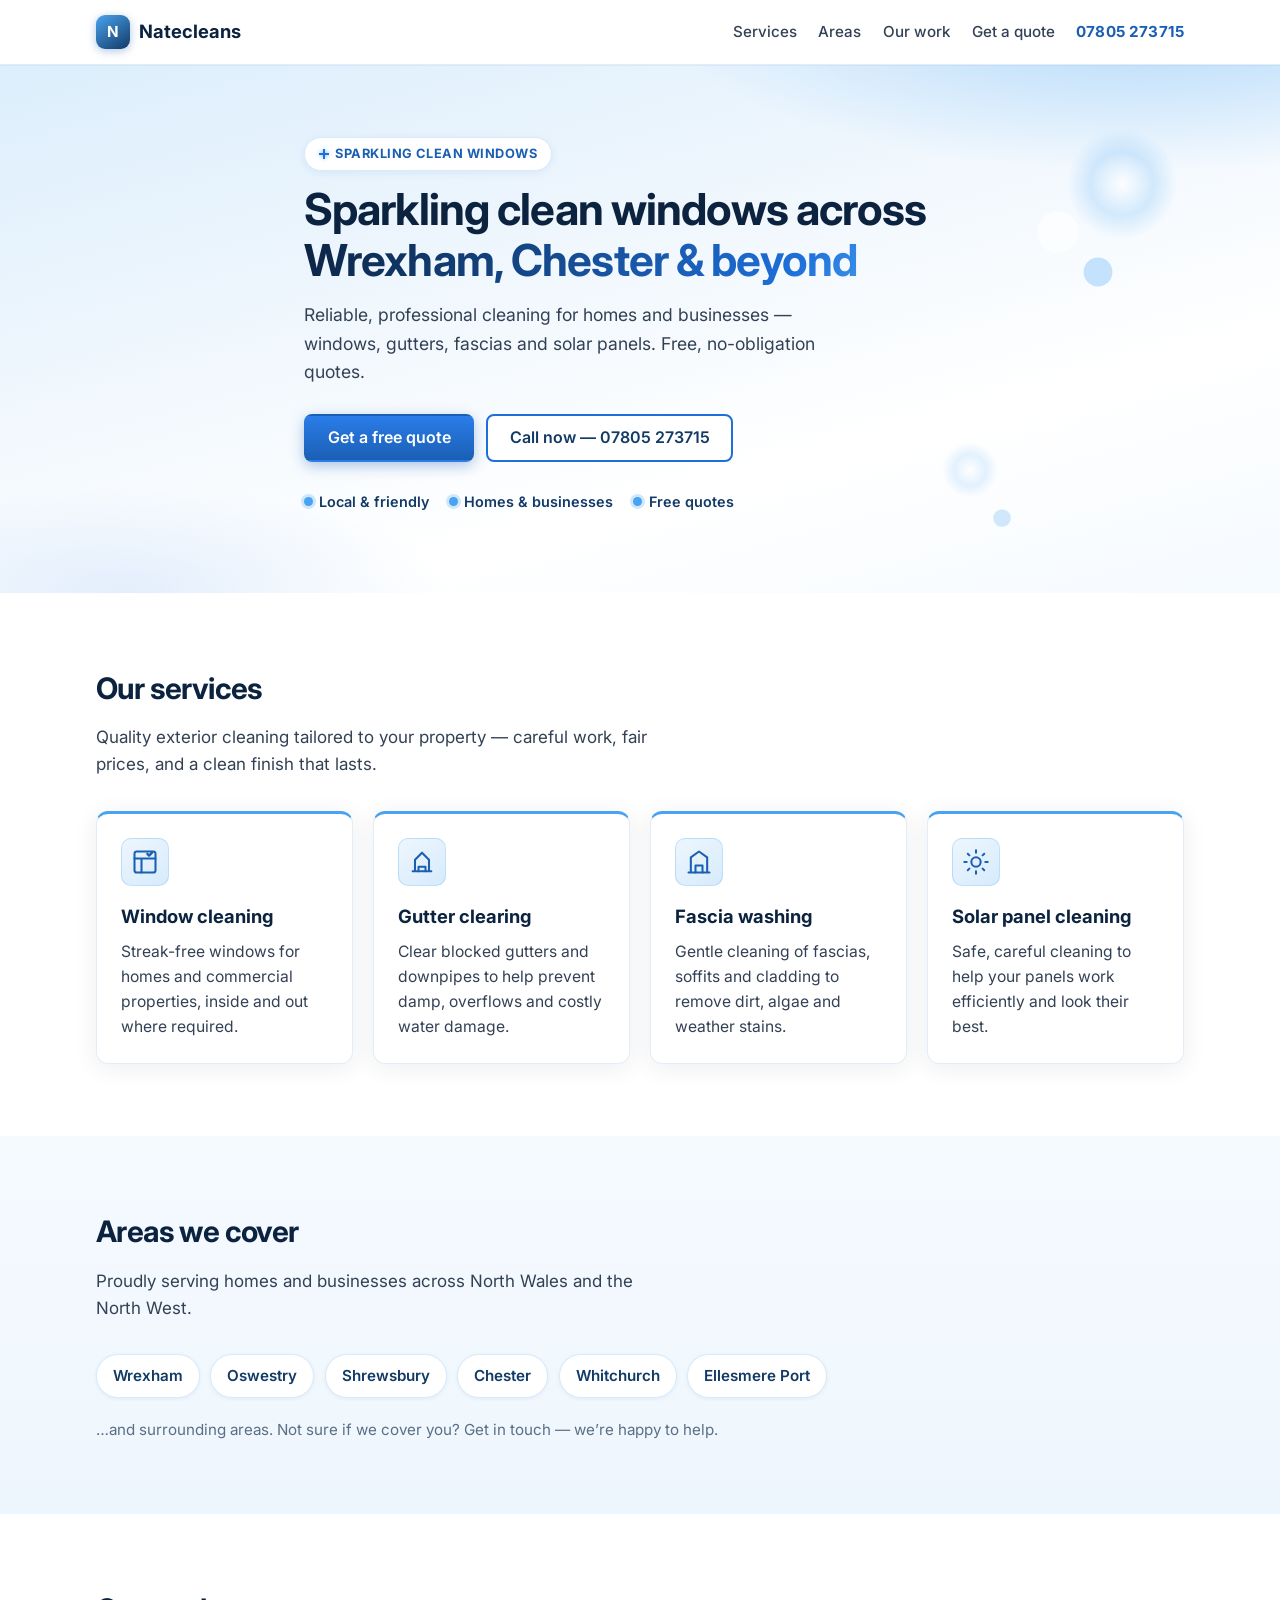
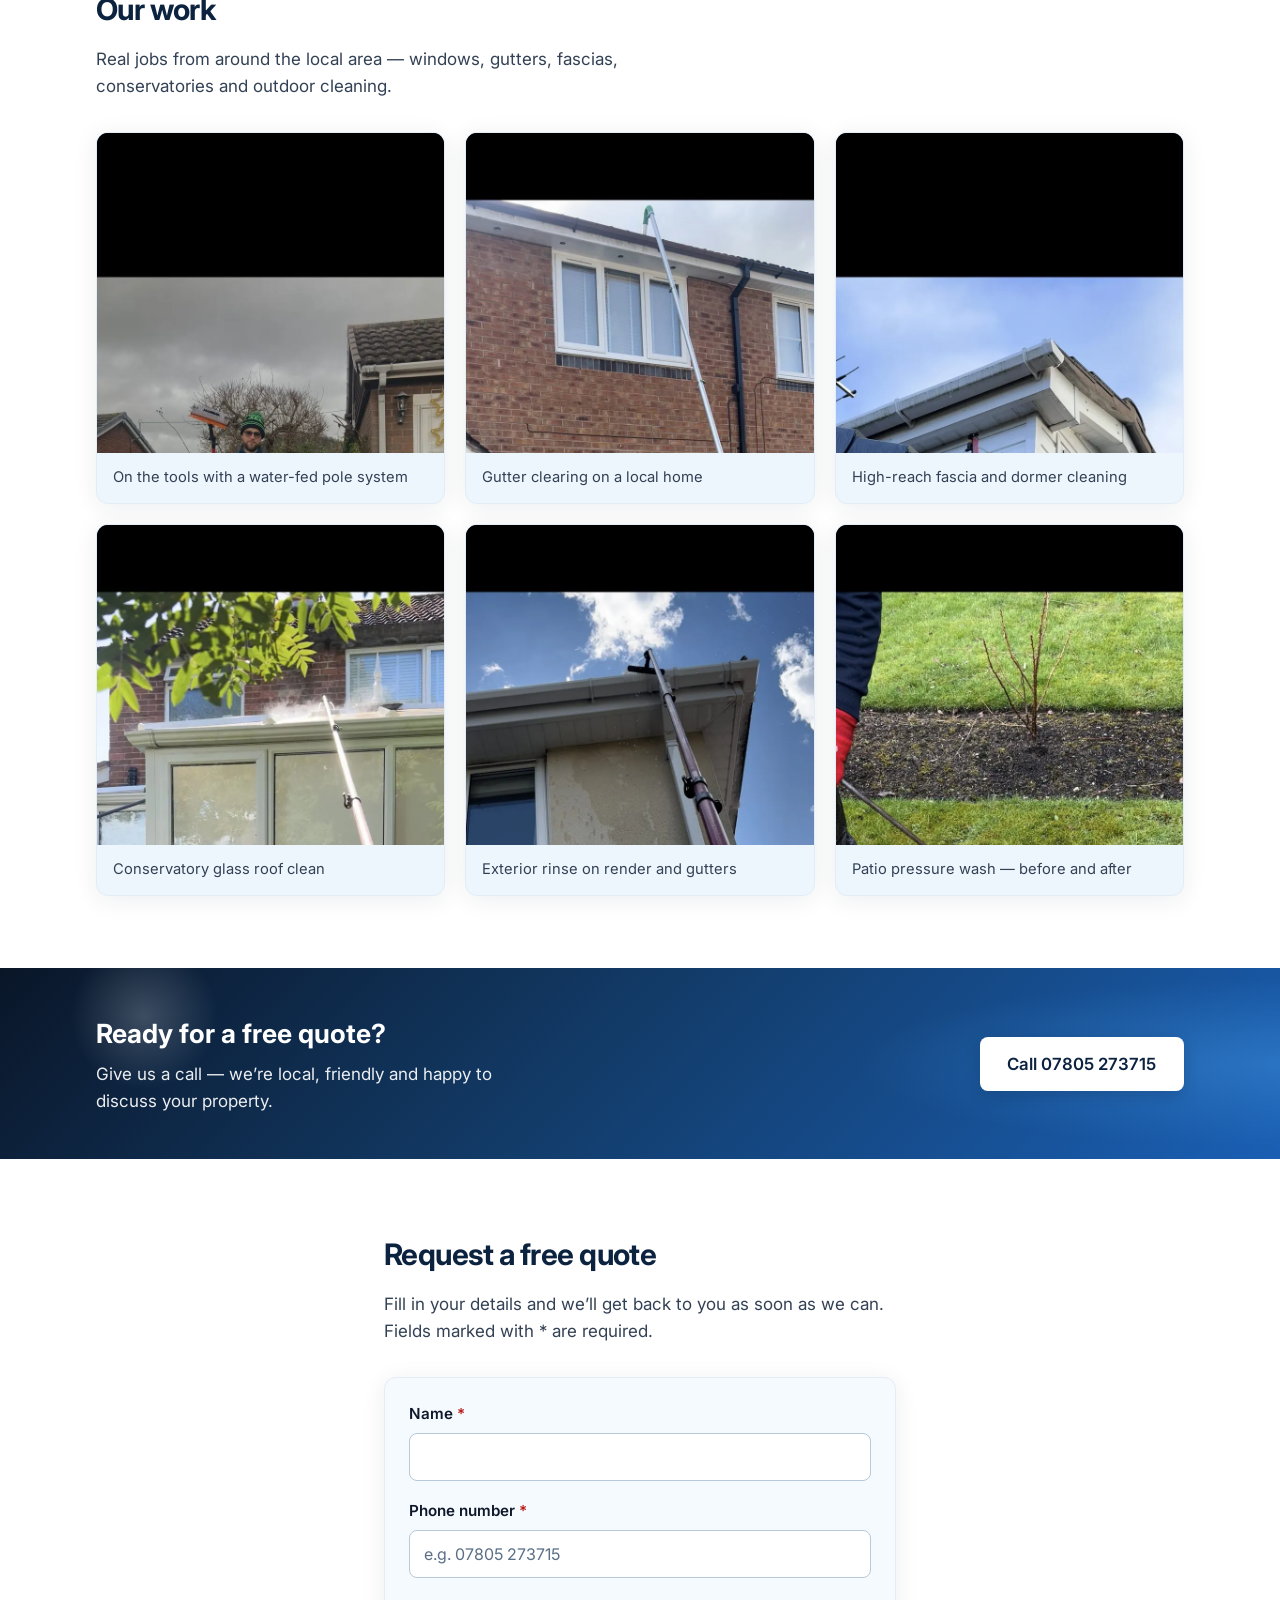
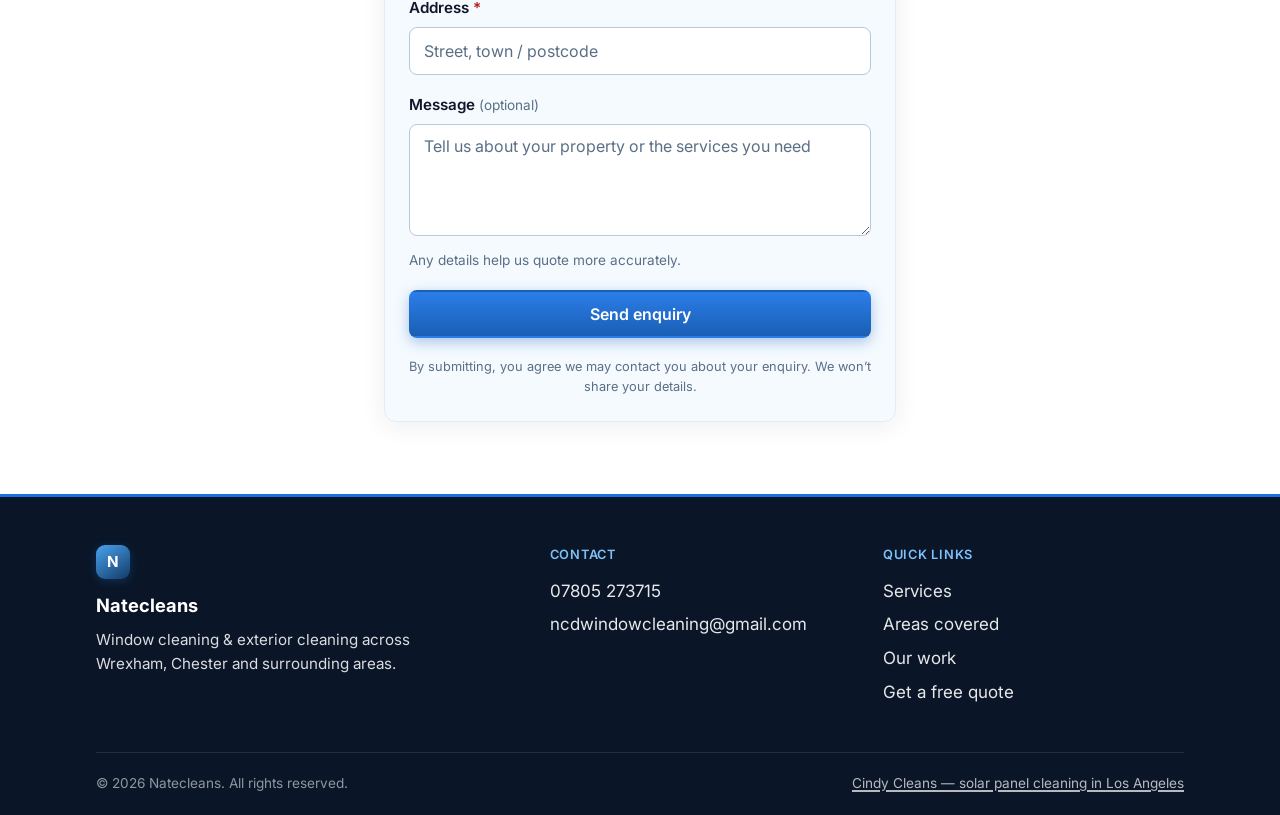
==== commit 35c03a47: "Make Cindy Cleans LA page solar-first end-to-end Tighten meta/hero/services/FAQ/form/footer around s" ====
--- a/index.html
+++ b/index.html
@@ -274,7 +274,7 @@
     </div>
     <div class="container footer-bottom">
       <p>&copy; <span id="year"></span> Natecleans. All rights reserved.</p>
-      <p class="footer-crosslink"><a href="los-angeles.html">Also in Los Angeles — Cindy Cleans solar panel cleaning</a></p>
+      <p class="footer-crosslink"><a href="los-angeles.html">Cindy Cleans — solar panel cleaning in Los Angeles</a></p>
     </div>
   </footer>
 
--- a/styles.css
+++ b/styles.css
@@ -896,3 +896,106 @@
     background-clip: unset;
   }
 }
+
+/* —— Solar page accents (Cindy Cleans LA) —— */
+.solar-accent {
+  background: linear-gradient(145deg, #fff8e6, var(--sky-100));
+  color: var(--navy-800);
+  border-color: rgba(245, 178, 22, 0.35);
+}
+
+.hero-solar {
+  background:
+    radial-gradient(ellipse 55% 50% at 95% 0%, rgba(255, 200, 80, 0.28), transparent 55%),
+    radial-gradient(ellipse 70% 55% at 90% -10%, rgba(126, 192, 248, 0.5), transparent 55%),
+    radial-gradient(ellipse 50% 40% at 10% 100%, rgba(43, 125, 233, 0.12), transparent 50%),
+    linear-gradient(165deg, #dceefc 0%, var(--sky-50) 35%, var(--white) 70%, var(--ice) 100%);
+}
+
+.steps-list {
+  list-style: none;
+  margin: 0;
+  padding: 0;
+  display: grid;
+  gap: 1.25rem;
+}
+
+.step-card {
+  position: relative;
+  background: var(--white);
+  border: 1px solid var(--grey-100);
+  border-radius: var(--radius);
+  padding: 1.5rem 1.5rem 1.5rem 1.5rem;
+  box-shadow: var(--shadow);
+  border-top: 3px solid var(--sky-400);
+}
+
+.step-num {
+  display: inline-flex;
+  align-items: center;
+  justify-content: center;
+  width: 2.25rem;
+  height: 2.25rem;
+  margin-bottom: 0.85rem;
+  border-radius: 999px;
+  background: linear-gradient(145deg, var(--blue-500), var(--navy-800));
+  color: var(--white);
+  font-weight: 700;
+  font-size: 0.95rem;
+  box-shadow: 0 2px 8px rgba(26, 95, 180, 0.3);
+}
+
+.step-card h3 {
+  margin: 0 0 0.4rem;
+  font-size: 1.1rem;
+  color: var(--navy-900);
+}
+
+.step-card p {
+  margin: 0;
+  color: var(--grey-700);
+  font-size: 0.98rem;
+}
+
+.faq-list {
+  margin: 0;
+  padding: 0;
+  display: flex;
+  flex-direction: column;
+  gap: 1rem;
+  max-width: 42rem;
+}
+
+.faq-item {
+  background: var(--white);
+  border: 1px solid var(--grey-100);
+  border-radius: var(--radius);
+  padding: 1.25rem 1.35rem;
+  box-shadow: var(--shadow);
+  border-left: 3px solid var(--sky-400);
+}
+
+.faq-item dt {
+  margin: 0 0 0.45rem;
+  font-weight: 700;
+  font-size: 1.05rem;
+  color: var(--navy-900);
+}
+
+.faq-item dd {
+  margin: 0;
+  color: var(--grey-700);
+  font-size: 0.98rem;
+}
+
+@media (min-width: 720px) {
+  .steps-list {
+    grid-template-columns: repeat(2, 1fr);
+  }
+}
+
+@media (min-width: 960px) {
+  .steps-list {
+    grid-template-columns: repeat(4, 1fr);
+  }
+}
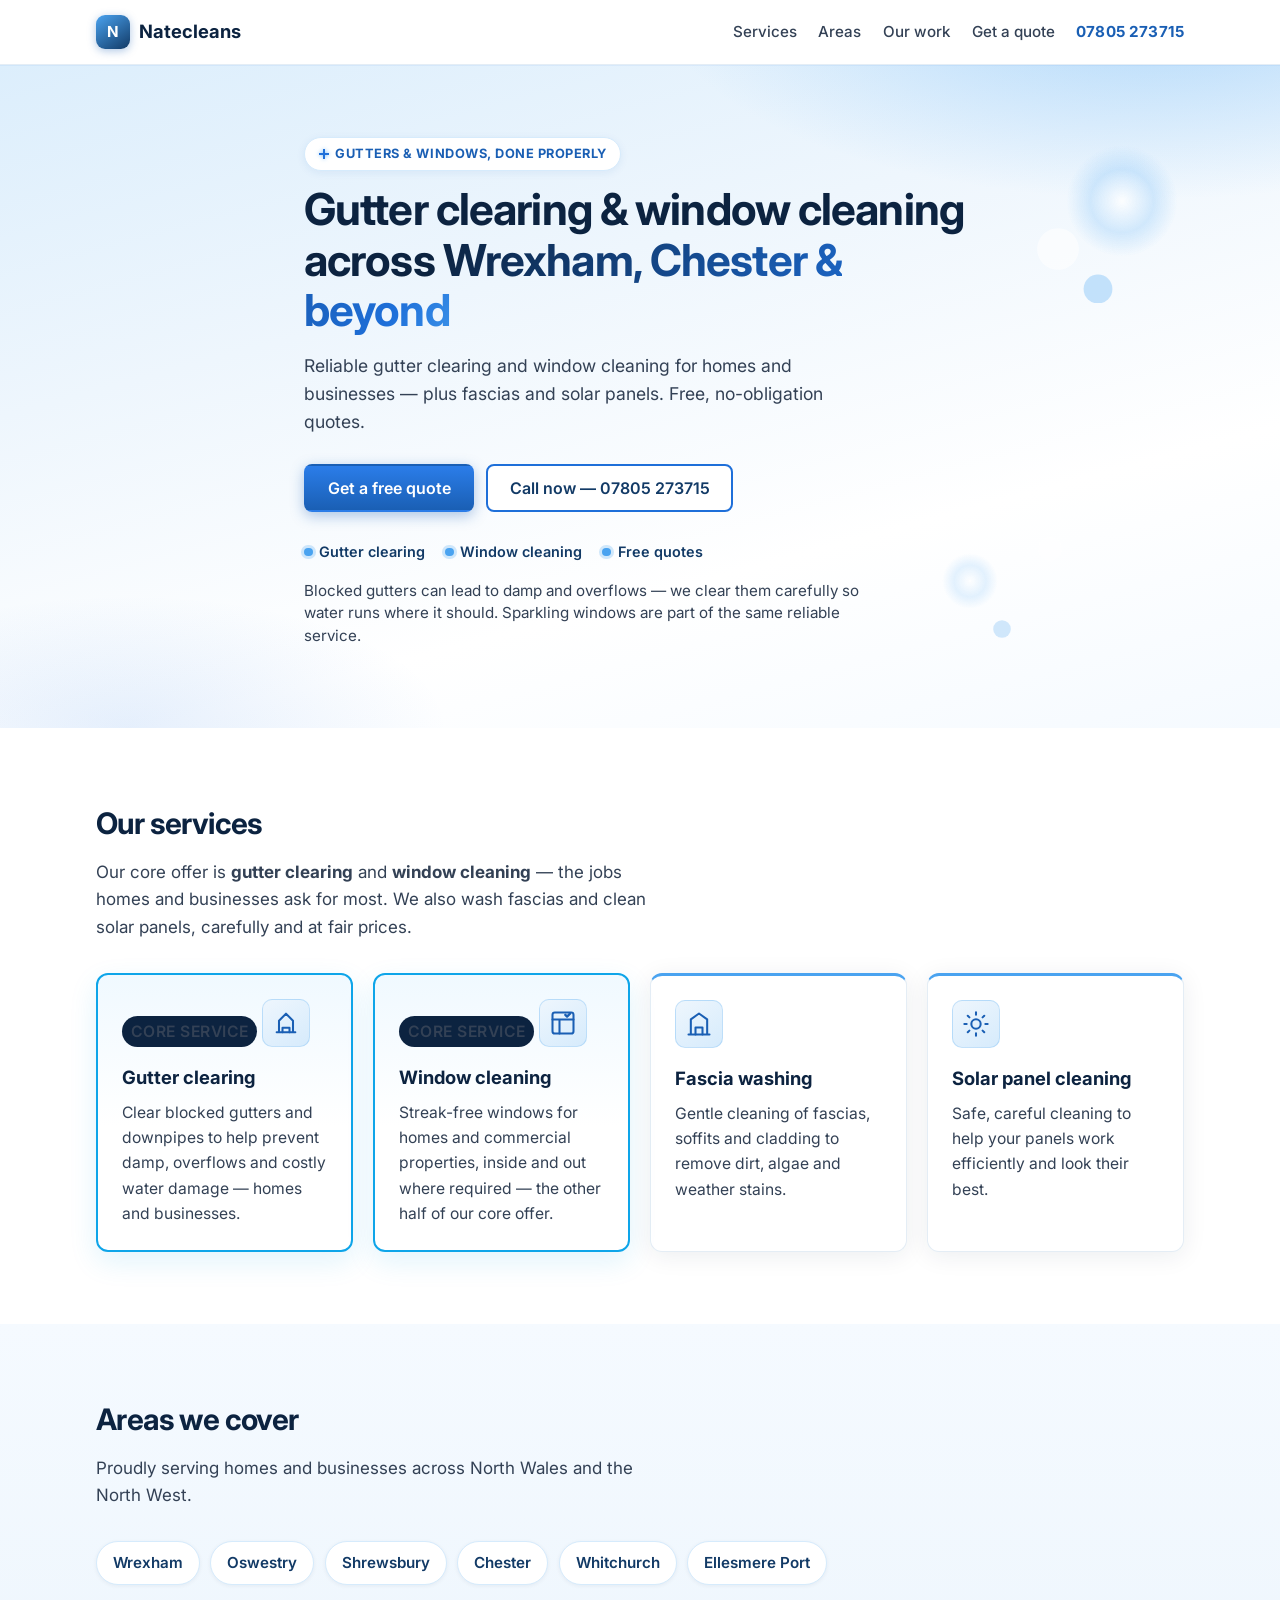
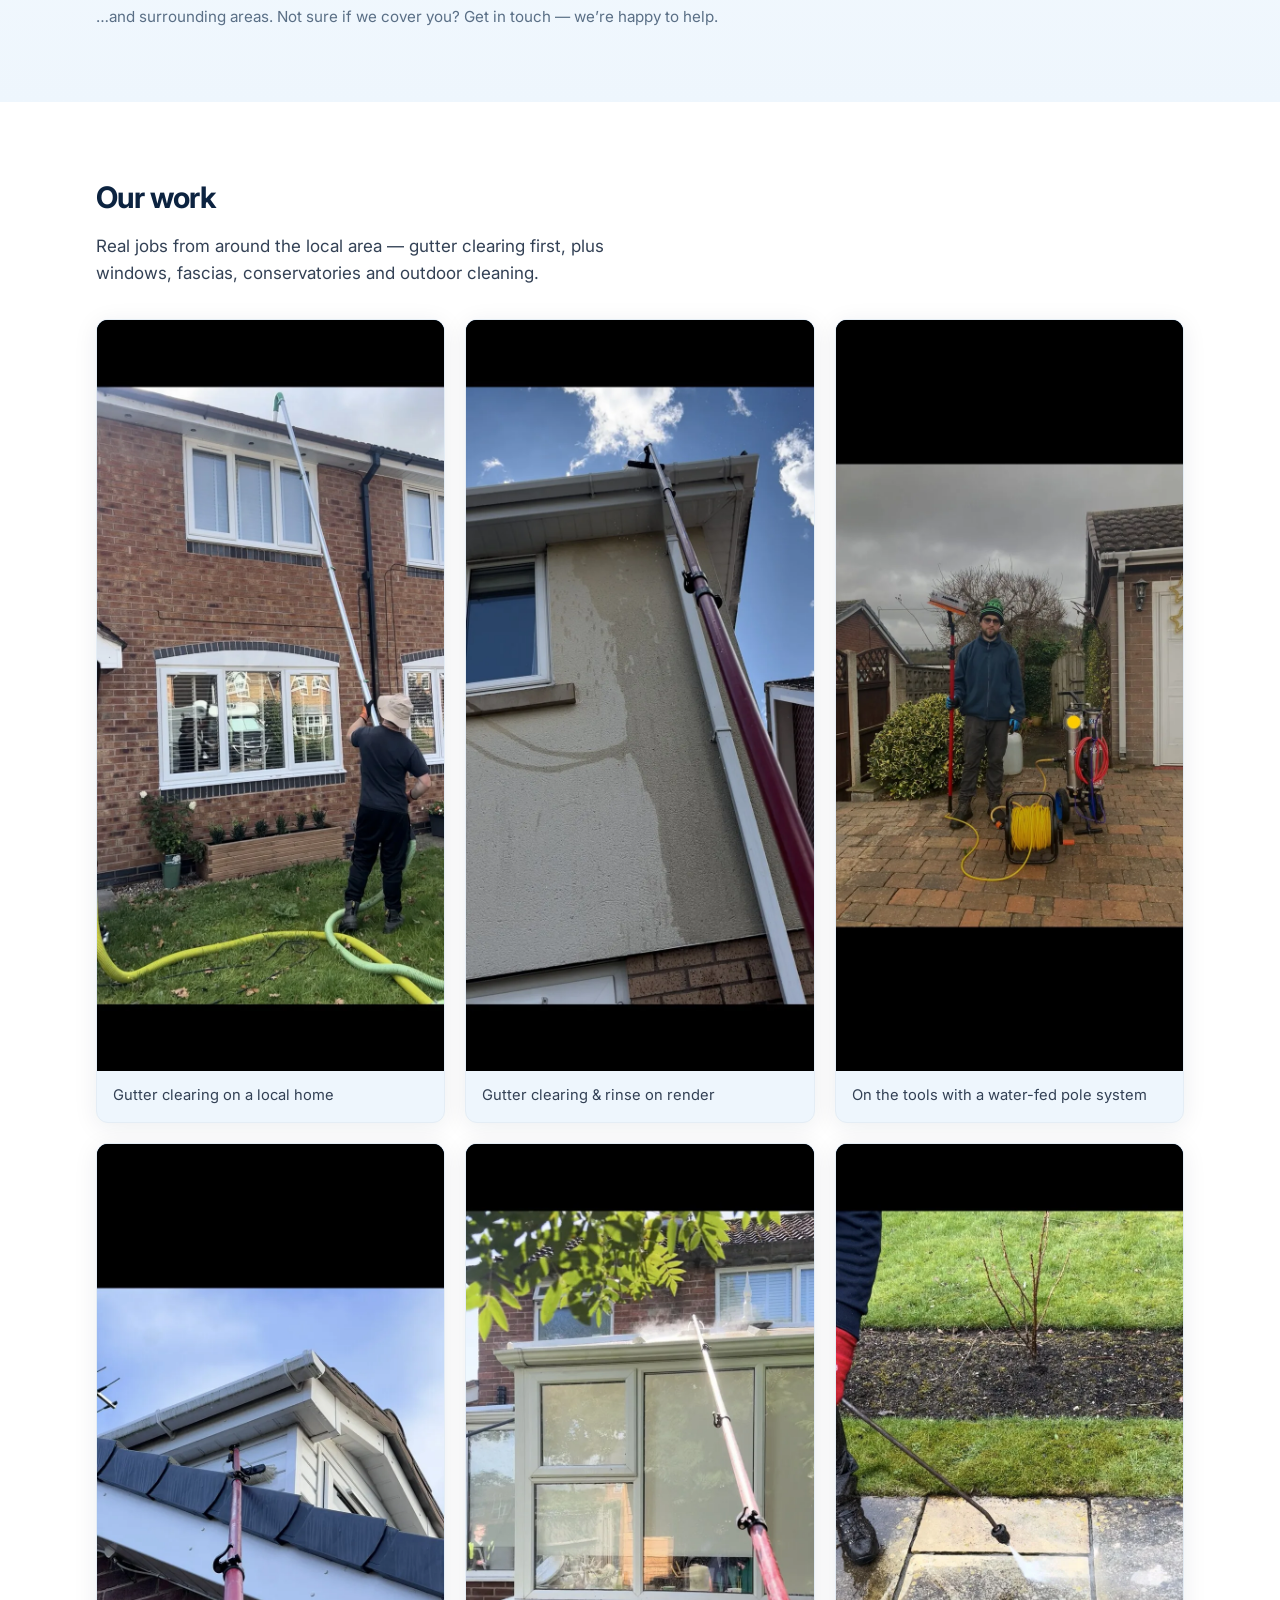
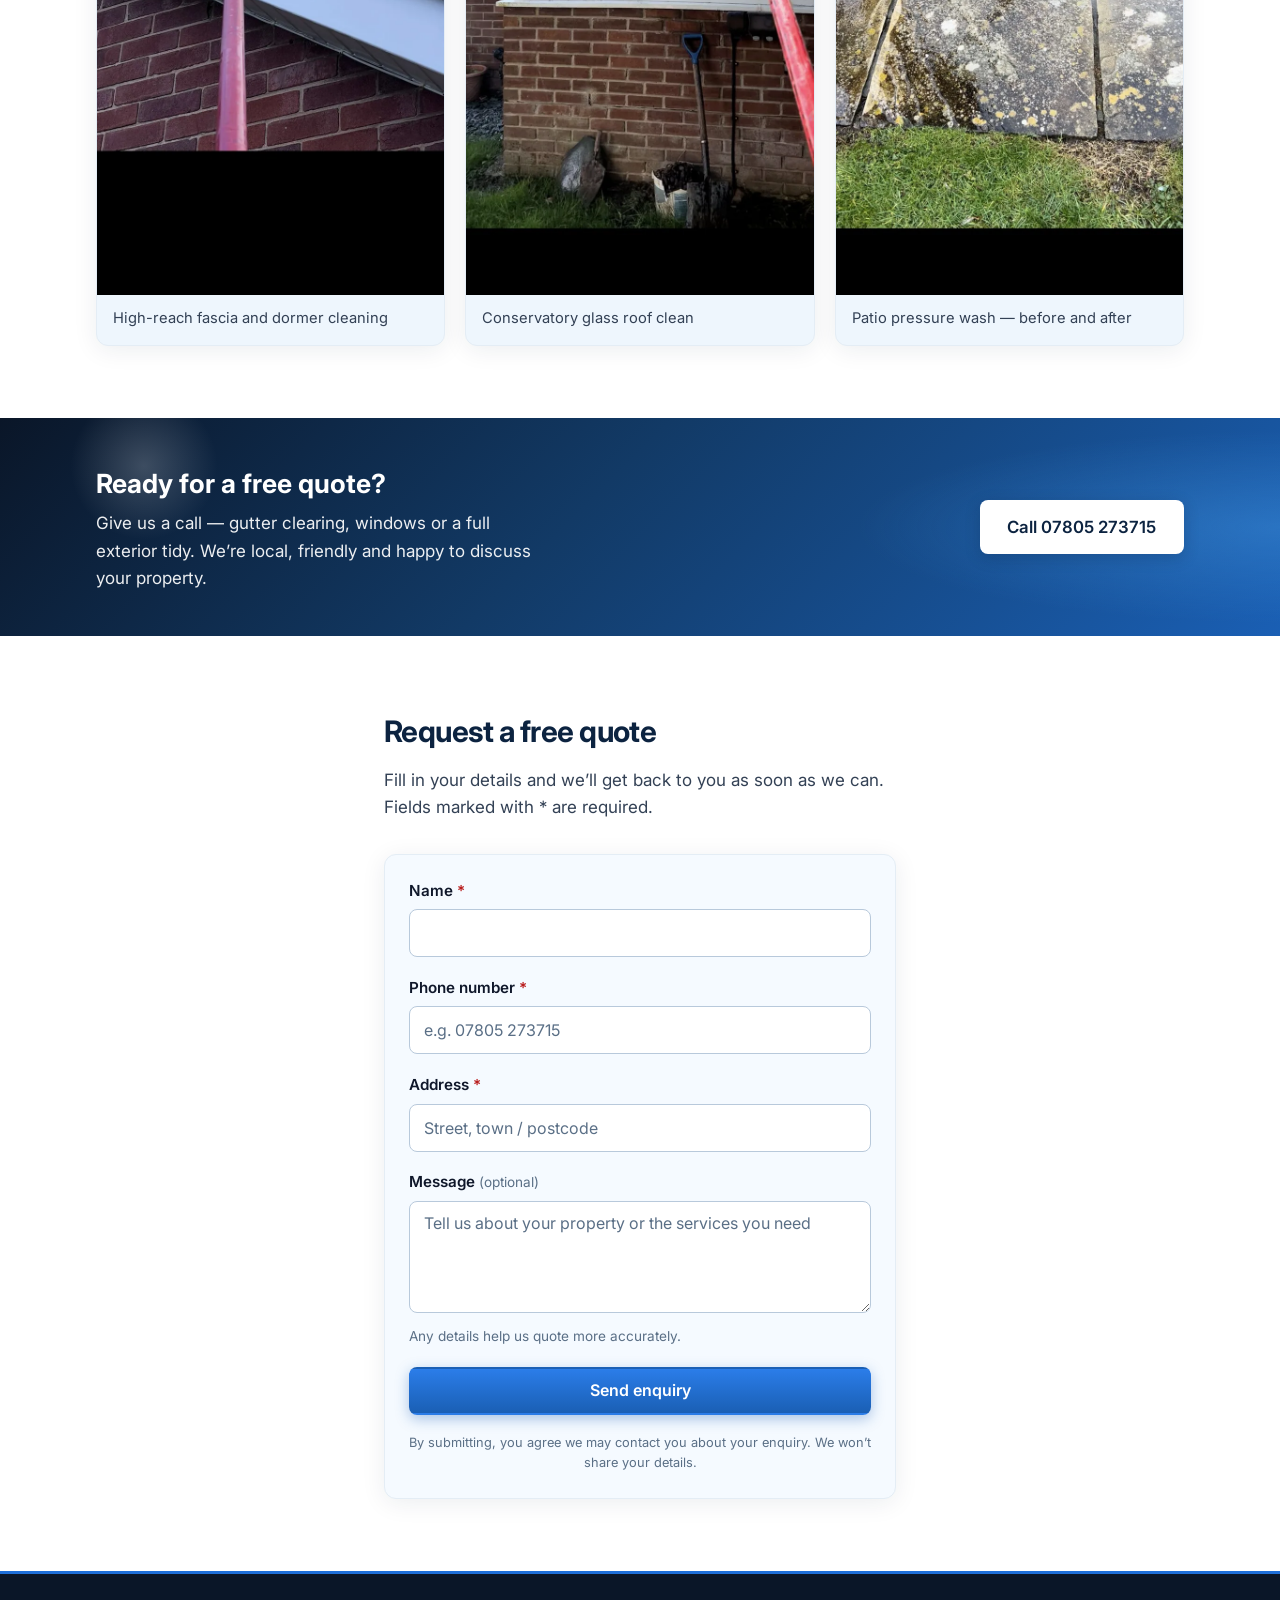
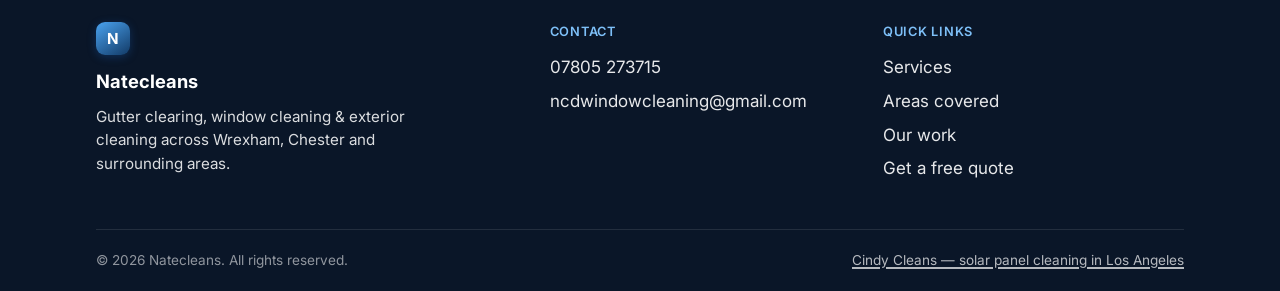
==== commit 85e62d19: "Switch forms to Netlify; full UK gallery; lead with gutters & windows Replace FormSubmit with Netlif" ====
--- a/index.html
+++ b/index.html
@@ -3,15 +3,15 @@
 <head>
   <meta charset="UTF-8">
   <meta name="viewport" content="width=device-width, initial-scale=1">
-  <title>Natecleans | Window Cleaning in Wrexham, Chester &amp; Surrounding Areas</title>
-  <meta name="description" content="Professional window cleaning, gutter clearing, fascia washing and solar panel cleaning across Wrexham, Oswestry, Shrewsbury, Chester, Whitchurch, Ellesmere Port and surrounding areas. Free quotes — call 07805 273715.">
+  <title>Natecleans | Gutter Clearing &amp; Window Cleaning in Wrexham, Chester &amp; Surrounding Areas</title>
+  <meta name="description" content="Gutter clearing and professional window cleaning across Wrexham, Chester, Oswestry, Shrewsbury, Whitchurch, Ellesmere Port and surrounding areas. Clear blocked gutters, streak-free windows, fascias and solar panels. Free quotes — call 07805 273715.">
   <meta name="robots" content="index, follow">
   
 
   <!-- Open Graph -->
   <meta property="og:type" content="website">
-  <meta property="og:title" content="Natecleans | Window Cleaning in Wrexham, Chester &amp; Surrounding Areas">
-  <meta property="og:description" content="Trusted local window cleaning and exterior cleaning. Free quotes. Call 07805 273715.">
+  <meta property="og:title" content="Natecleans | Gutter Clearing &amp; Window Cleaning in Wrexham, Chester &amp; Surrounding Areas">
+  <meta property="og:description" content="Gutter clearing and window cleaning for homes and businesses across Wrexham, Chester and beyond. Free quotes. Call 07805 273715.">
   <meta property="og:locale" content="en_GB">
   <meta property="og:site_name" content="Natecleans">
 
@@ -45,18 +45,19 @@
     <!-- Hero -->
     <section class="hero" id="top">
       <div class="container hero-inner">
-        <p class="eyebrow"><span class="eyebrow-sparkle" aria-hidden="true"></span> Sparkling clean windows</p>
-        <h1>Sparkling clean windows across <span class="shine">Wrexham, Chester &amp; beyond</span></h1>
-        <p class="hero-lead">Reliable, professional cleaning for homes and businesses — windows, gutters, fascias and solar panels. Free, no-obligation quotes.</p>
+        <p class="eyebrow"><span class="eyebrow-sparkle" aria-hidden="true"></span> Gutters &amp; windows, done properly</p>
+        <h1>Gutter clearing &amp; window cleaning across <span class="shine">Wrexham, Chester &amp; beyond</span></h1>
+        <p class="hero-lead">Reliable gutter clearing and window cleaning for homes and businesses — plus fascias and solar panels. Free, no-obligation quotes.</p>
         <div class="hero-ctas">
           <a class="btn btn-primary" href="#enquiry">Get a free quote</a>
           <a class="btn btn-secondary" href="tel:+447805273715">Call now — 07805 273715</a>
         </div>
         <ul class="hero-trust">
-          <li>Local &amp; friendly</li>
-          <li>Homes &amp; businesses</li>
+          <li>Gutter clearing</li>
+          <li>Window cleaning</li>
           <li>Free quotes</li>
         </ul>
+        <p class="hero-gutter-note">Blocked gutters can lead to damp and overflows — we clear them carefully so water runs where it should. Sparkling windows are part of the same reliable service.</p>
       </div>
     </section>
 
@@ -64,21 +65,23 @@
     <section class="section" id="services" aria-labelledby="services-heading">
       <div class="container">
         <h2 id="services-heading">Our services</h2>
-        <p class="section-intro">Quality exterior cleaning tailored to your property — careful work, fair prices, and a clean finish that lasts.</p>
+        <p class="section-intro">Our core offer is <strong>gutter clearing</strong> and <strong>window cleaning</strong> — the jobs homes and businesses ask for most. We also wash fascias and clean solar panels, carefully and at fair prices.</p>
         <ul class="service-grid">
-          <li class="card">
+          <li class="card card-featured">
+            <p class="card-badge">Core service</p>
+            <div class="card-icon" aria-hidden="true">
+              <svg width="28" height="28" viewBox="0 0 24 24" fill="none" stroke="currentColor" stroke-width="1.75" stroke-linecap="round" stroke-linejoin="round"><path d="M4 20h16M6 20V10l6-6 6 6v10"/><path d="M9 20v-4h6v4"/></svg>
+            </div>
+            <h3>Gutter clearing</h3>
+            <p>Clear blocked gutters and downpipes to help prevent damp, overflows and costly water damage — homes and businesses.</p>
+          </li>
+          <li class="card card-featured">
+            <p class="card-badge">Core service</p>
             <div class="card-icon" aria-hidden="true">
               <svg width="28" height="28" viewBox="0 0 24 24" fill="none" stroke="currentColor" stroke-width="1.75" stroke-linecap="round" stroke-linejoin="round"><rect x="3" y="3" width="18" height="18" rx="2"/><path d="M3 9h18M9 21V9"/><path d="M14 5l1.5 1.5L18 4" stroke-width="2"/></svg>
             </div>
             <h3>Window cleaning</h3>
-            <p>Streak-free windows for homes and commercial properties, inside and out where required.</p>
-          </li>
-          <li class="card">
-            <div class="card-icon" aria-hidden="true">
-              <svg width="28" height="28" viewBox="0 0 24 24" fill="none" stroke="currentColor" stroke-width="1.75" stroke-linecap="round" stroke-linejoin="round"><path d="M4 20h16M6 20V10l6-6 6 6v10"/><path d="M9 20v-4h6v4"/></svg>
-            </div>
-            <h3>Gutter clearing</h3>
-            <p>Clear blocked gutters and downpipes to help prevent damp, overflows and costly water damage.</p>
+            <p>Streak-free windows for homes and commercial properties, inside and out where required — the other half of our core offer.</p>
           </li>
           <li class="card">
             <div class="card-icon" aria-hidden="true">
@@ -120,59 +123,71 @@
     <section class="section" id="gallery" aria-labelledby="gallery-heading">
       <div class="container">
         <h2 id="gallery-heading">Our work</h2>
-        <p class="section-intro">Real jobs from around the local area — windows, gutters, fascias, conservatories and outdoor cleaning.</p>
+        <p class="section-intro">Real jobs from around the local area — gutter clearing first, plus windows, fascias, conservatories and outdoor cleaning.</p>
         <ul class="gallery-grid">
           <li class="gallery-item">
             <figure>
-              <picture>
-                <source type="image/webp" srcset="images/nathan-xero.webp">
-                <img src="images/nathan-xero.jpg" alt="Natecleans technician with water-fed pole and purification system" width="640" height="1384" loading="lazy" decoding="async">
-              </picture>
+              <button type="button" class="gallery-open" aria-label="View larger: Gutter clearing on a local home">
+                <picture>
+                  <source type="image/webp" srcset="images/gutter-vac.webp">
+                  <img src="images/gutter-vac.jpg" alt="Gutter clearing with reach-and-wash pole on a brick house" width="740" height="1600" loading="lazy" decoding="async">
+                </picture>
+              </button>
+              <figcaption>Gutter clearing on a local home</figcaption>
+            </figure>
+          </li>
+          <li class="gallery-item">
+            <figure>
+              <button type="button" class="gallery-open" aria-label="View larger: Gutter clearing and rinse on render">
+                <picture>
+                  <source type="image/webp" srcset="images/render-gutter.webp">
+                  <img src="images/render-gutter.jpg" alt="Gutter clearing and water rinse on render and gutter line" width="740" height="1600" loading="lazy" decoding="async">
+                </picture>
+              </button>
+              <figcaption>Gutter clearing &amp; rinse on render</figcaption>
+            </figure>
+          </li>
+          <li class="gallery-item">
+            <figure>
+              <button type="button" class="gallery-open" aria-label="View larger: Water-fed pole system">
+                <picture>
+                  <source type="image/webp" srcset="images/nathan-xero.webp">
+                  <img src="images/nathan-xero.jpg" alt="Natecleans technician with water-fed pole and purification system" width="740" height="1600" loading="lazy" decoding="async">
+                </picture>
+              </button>
               <figcaption>On the tools with a water-fed pole system</figcaption>
             </figure>
           </li>
           <li class="gallery-item">
             <figure>
-              <picture>
-                <source type="image/webp" srcset="images/gutter-vac.webp">
-                <img src="images/gutter-vac.jpg" alt="Gutter vacuum cleaning on a brick house" width="640" height="1384" loading="lazy" decoding="async">
-              </picture>
-              <figcaption>Gutter clearing on a local home</figcaption>
-            </figure>
-          </li>
-          <li class="gallery-item">
-            <figure>
-              <picture>
-                <source type="image/webp" srcset="images/pole-fascia.webp">
-                <img src="images/pole-fascia.jpg" alt="High reach pole cleaning dormer windows and fascia" width="640" height="1384" loading="lazy" decoding="async">
-              </picture>
+              <button type="button" class="gallery-open" aria-label="View larger: High-reach fascia and dormer cleaning">
+                <picture>
+                  <source type="image/webp" srcset="images/pole-fascia.webp">
+                  <img src="images/pole-fascia.jpg" alt="High reach pole cleaning dormer windows and fascia" width="740" height="1600" loading="lazy" decoding="async">
+                </picture>
+              </button>
               <figcaption>High-reach fascia and dormer cleaning</figcaption>
             </figure>
           </li>
           <li class="gallery-item">
             <figure>
-              <picture>
-                <source type="image/webp" srcset="images/conservatory.webp">
-                <img src="images/conservatory.jpg" alt="Conservatory glass roof being cleaned" width="640" height="1384" loading="lazy" decoding="async">
-              </picture>
+              <button type="button" class="gallery-open" aria-label="View larger: Conservatory glass roof clean">
+                <picture>
+                  <source type="image/webp" srcset="images/conservatory.webp">
+                  <img src="images/conservatory.jpg" alt="Conservatory glass roof being cleaned" width="740" height="1600" loading="lazy" decoding="async">
+                </picture>
+              </button>
               <figcaption>Conservatory glass roof clean</figcaption>
             </figure>
           </li>
           <li class="gallery-item">
             <figure>
-              <picture>
-                <source type="image/webp" srcset="images/render-gutter.webp">
-                <img src="images/render-gutter.jpg" alt="Water rinsing render and gutter area during exterior clean" width="640" height="1384" loading="lazy" decoding="async">
-              </picture>
-              <figcaption>Exterior rinse on render and gutters</figcaption>
-            </figure>
-          </li>
-          <li class="gallery-item">
-            <figure>
-              <picture>
-                <source type="image/webp" srcset="images/patio-before-after.webp">
-                <img src="images/patio-before-after.jpg" alt="Patio pressure wash showing before and after results" width="640" height="1384" loading="lazy" decoding="async">
-              </picture>
+              <button type="button" class="gallery-open" aria-label="View larger: Patio pressure wash before and after">
+                <picture>
+                  <source type="image/webp" srcset="images/patio-before-after.webp">
+                  <img src="images/patio-before-after.jpg" alt="Patio pressure wash showing before and after results" width="740" height="1600" loading="lazy" decoding="async">
+                </picture>
+              </button>
               <figcaption>Patio pressure wash — before and after</figcaption>
             </figure>
           </li>
@@ -185,7 +200,7 @@
       <div class="container cta-band-inner">
         <div>
           <h2 id="cta-heading">Ready for a free quote?</h2>
-          <p>Give us a call — we’re local, friendly and happy to discuss your property.</p>
+          <p>Give us a call — gutter clearing, windows or a full exterior tidy. We’re local, friendly and happy to discuss your property.</p>
         </div>
         <a class="btn btn-light btn-lg" href="tel:+447805273715" aria-label="Call Natecleans on 07805 273715">
           Call 07805 273715
@@ -199,23 +214,22 @@
         <h2 id="enquiry-heading">Request a free quote</h2>
         <p class="section-intro">Fill in your details and we’ll get back to you as soon as we can. Fields marked with * are required.</p>
 
-        <div id="thanks" class="thanks" hidden>
-          <p class="thanks-title">Thank you — your enquiry has been sent.</p>
-          <p>We’ll be in touch shortly. If it’s urgent, call us on <a href="tel:+447805273715">07805 273715</a>.</p>
-        </div>
-
         <form
           id="enquiry-form"
           class="enquiry-form"
-          action="https://formsubmit.co/ncdwindowcleaning@gmail.com"
+          name="natecleans-enquiry"
           method="POST"
+          action="/thanks.html"
+          data-netlify="true"
+          data-netlify-honeypot="bot-field"
+          netlify
           novalidate
           aria-label="Enquiry form"
         >
-          <input type="hidden" name="_subject" value="Natecleans website enquiry">
-          <input type="hidden" name="_template" value="table">
-          <input type="hidden" name="_next" value="">
-          <input type="text" name="_honey" class="honey" tabindex="-1" autocomplete="off" aria-hidden="true">
+          <input type="hidden" name="form-name" value="natecleans-enquiry">
+          <p class="honey" aria-hidden="true">
+            <label>Don’t fill this out: <input type="text" name="bot-field" tabindex="-1" autocomplete="off"></label>
+          </p>
 
           <div class="field">
             <label for="name">Name <span class="req" aria-hidden="true">*</span></label>
@@ -255,7 +269,7 @@
       <div class="footer-brand">
         <span class="logo-mark" aria-hidden="true">N</span>
         <strong>Natecleans</strong>
-        <p>Window cleaning &amp; exterior cleaning across Wrexham, Chester and surrounding areas.</p>
+        <p>Gutter clearing, window cleaning &amp; exterior cleaning across Wrexham, Chester and surrounding areas.</p>
       </div>
       <div class="footer-contact">
         <h3 class="footer-heading">Contact</h3>
--- a/styles.css
+++ b/styles.css
@@ -776,7 +776,7 @@
 }
 
 
-/* Work gallery */
+/* Work gallery — full portraits visible (object-fit: contain) */
 .gallery-grid {
   list-style: none;
   margin: 2rem 0 0;
@@ -802,12 +802,30 @@
   flex-direction: column;
 }
 
+.gallery-open {
+  display: block;
+  width: 100%;
+  margin: 0;
+  padding: 0;
+  border: 0;
+  background: var(--navy-900);
+  cursor: zoom-in;
+  line-height: 0;
+}
+
+.gallery-open:focus-visible {
+  outline: 3px solid var(--sky-500, #0ea5e9);
+  outline-offset: 2px;
+}
+
 .gallery-item img {
   width: 100%;
-  height: 22rem;
-  object-fit: cover;
+  height: auto;
+  max-height: none;
+  object-fit: contain;
   object-position: center top;
   background: var(--navy-900);
+  vertical-align: middle;
 }
 
 .gallery-item figcaption {
@@ -827,10 +845,75 @@
   .gallery-grid {
     grid-template-columns: repeat(3, 1fr);
   }
-
-  .gallery-item img {
-    height: 20rem;
-  }
+}
+
+/* Lightbox */
+.lightbox {
+  position: fixed;
+  inset: 0;
+  z-index: 1000;
+  display: flex;
+  align-items: center;
+  justify-content: center;
+  padding: 1rem;
+  background: rgba(15, 23, 42, 0.92);
+  cursor: zoom-out;
+}
+
+.lightbox[hidden] {
+  display: none !important;
+}
+
+.lightbox-inner {
+  position: relative;
+  max-width: min(96vw, 740px);
+  max-height: 94vh;
+  cursor: default;
+}
+
+.lightbox-inner img {
+  display: block;
+  width: auto;
+  height: auto;
+  max-width: 96vw;
+  max-height: 88vh;
+  object-fit: contain;
+  border-radius: 4px;
+  box-shadow: 0 20px 50px rgba(0, 0, 0, 0.45);
+  background: #0f172a;
+}
+
+.lightbox-caption {
+  margin: 0.75rem 0 0;
+  color: #e2e8f0;
+  text-align: center;
+  font-size: 0.95rem;
+}
+
+.lightbox-close {
+  position: absolute;
+  top: -0.5rem;
+  right: -0.5rem;
+  width: 2.5rem;
+  height: 2.5rem;
+  border: 0;
+  border-radius: 999px;
+  background: #fff;
+  color: #0f172a;
+  font-size: 1.5rem;
+  line-height: 1;
+  cursor: pointer;
+  box-shadow: 0 4px 14px rgba(0, 0, 0, 0.35);
+}
+
+.lightbox-close:hover,
+.lightbox-close:focus-visible {
+  background: var(--sky-100, #e0f2fe);
+  outline: none;
+}
+
+body.lightbox-open {
+  overflow: hidden;
 }
 
 /* Responsive */
@@ -999,3 +1082,39 @@
     grid-template-columns: repeat(4, 1fr);
   }
 }
+
+
+/* Featured service card (gutter clearing) */
+.card-featured {
+  border: 2px solid var(--sky-500, #0ea5e9);
+  background: linear-gradient(180deg, #f0f9ff 0%, #fff 55%);
+  box-shadow: 0 10px 28px rgba(14, 165, 233, 0.12);
+  position: relative;
+}
+
+.card-badge {
+  display: inline-block;
+  margin: 0 0 0.65rem;
+  padding: 0.2rem 0.55rem;
+  border-radius: 999px;
+  background: var(--navy-900, #0f172a);
+  color: #fff;
+  font-size: 0.72rem;
+  font-weight: 600;
+  letter-spacing: 0.03em;
+  text-transform: uppercase;
+}
+
+.hero-gutter-note {
+  margin: 1rem 0 0;
+  max-width: 36rem;
+  font-size: 0.95rem;
+  color: var(--grey-700, #334155);
+  line-height: 1.5;
+}
+
+@media (min-width: 900px) {
+  .service-grid .card-featured {
+    /* equal lead cards — sit in the first row with windows */
+  }
+}
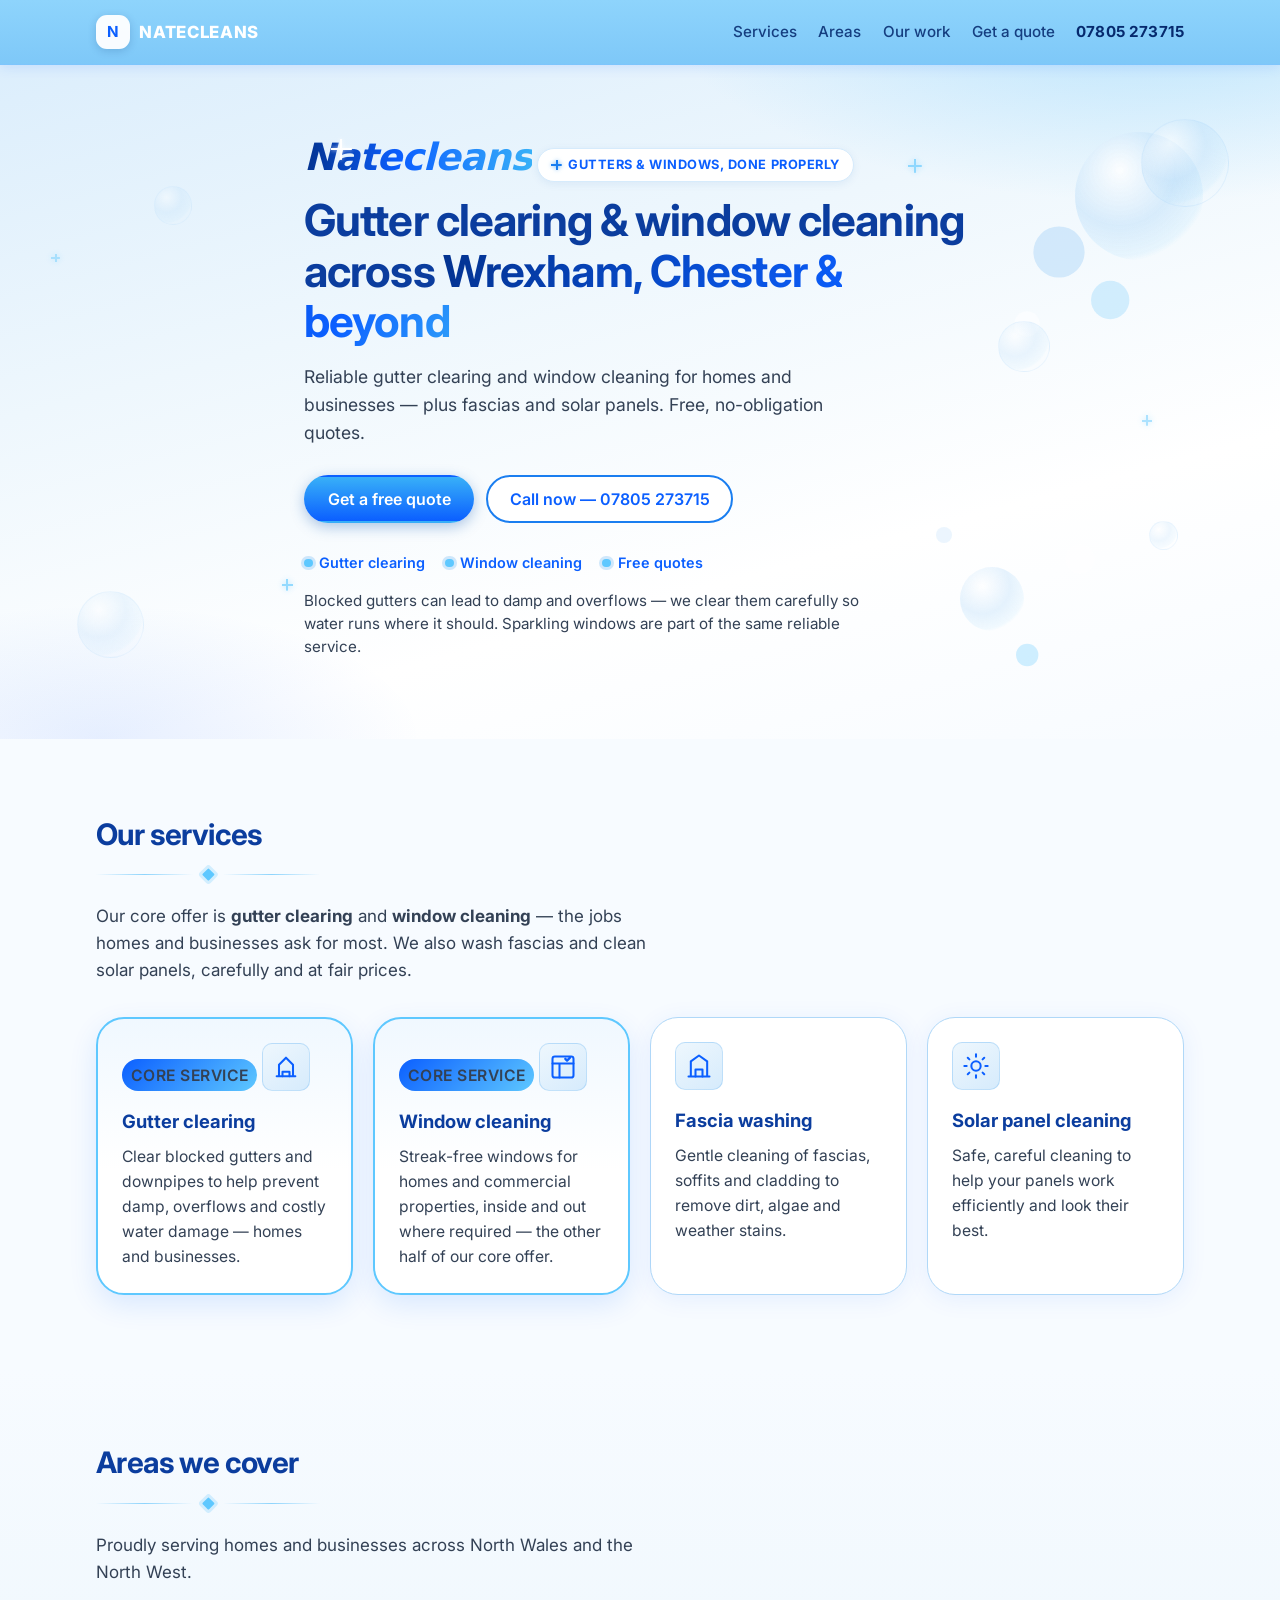
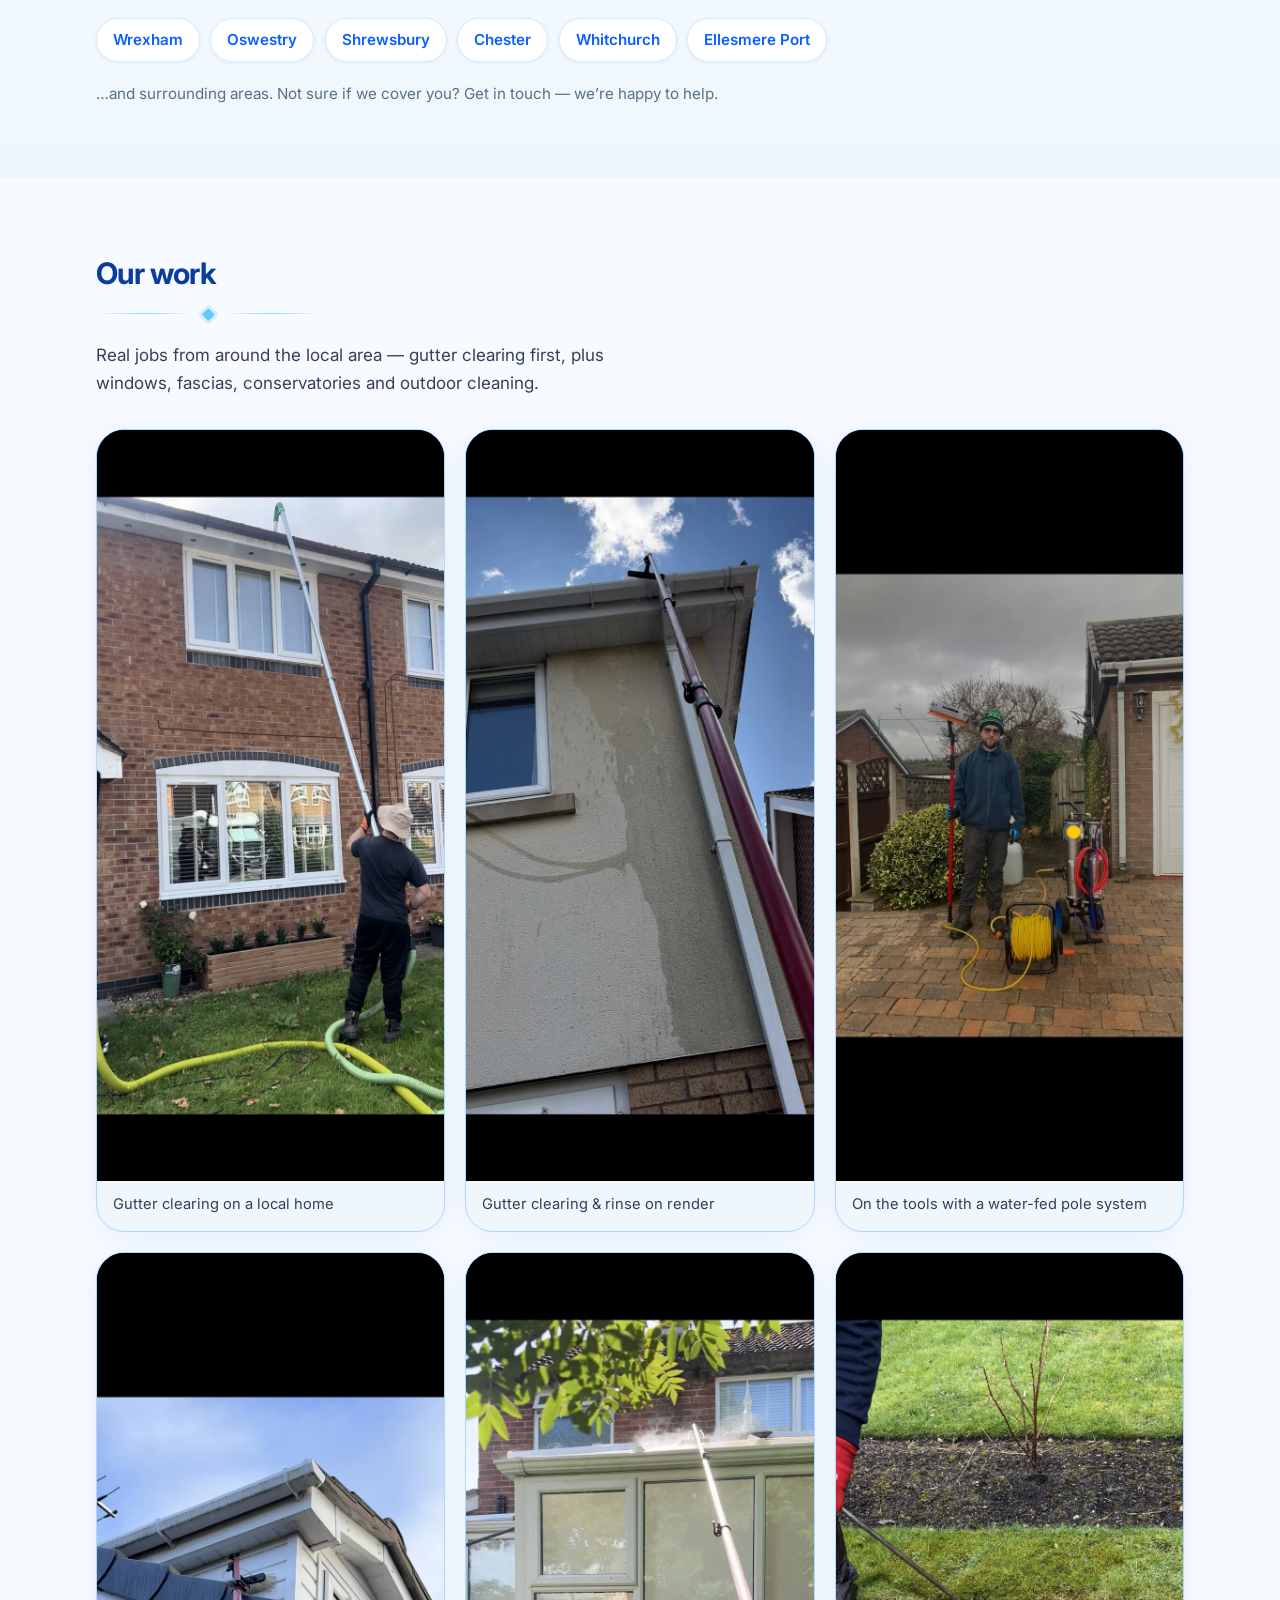
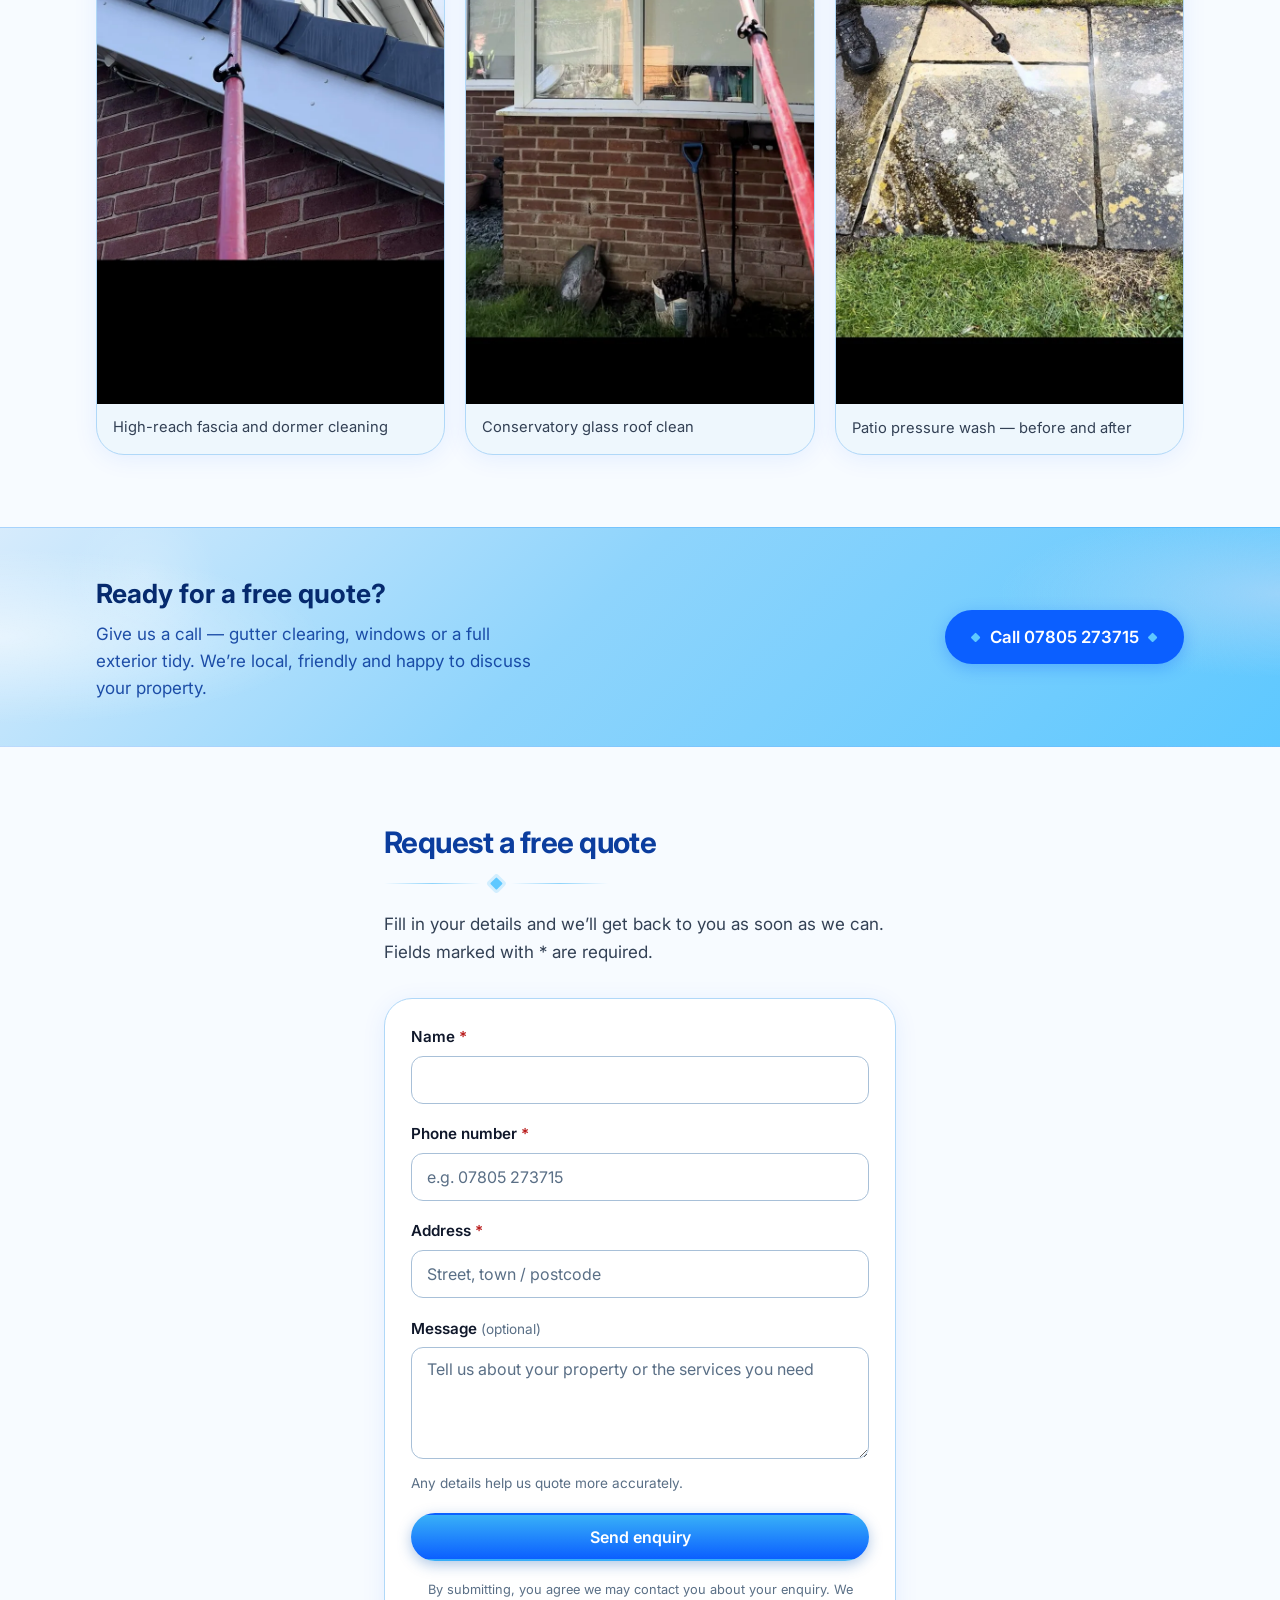
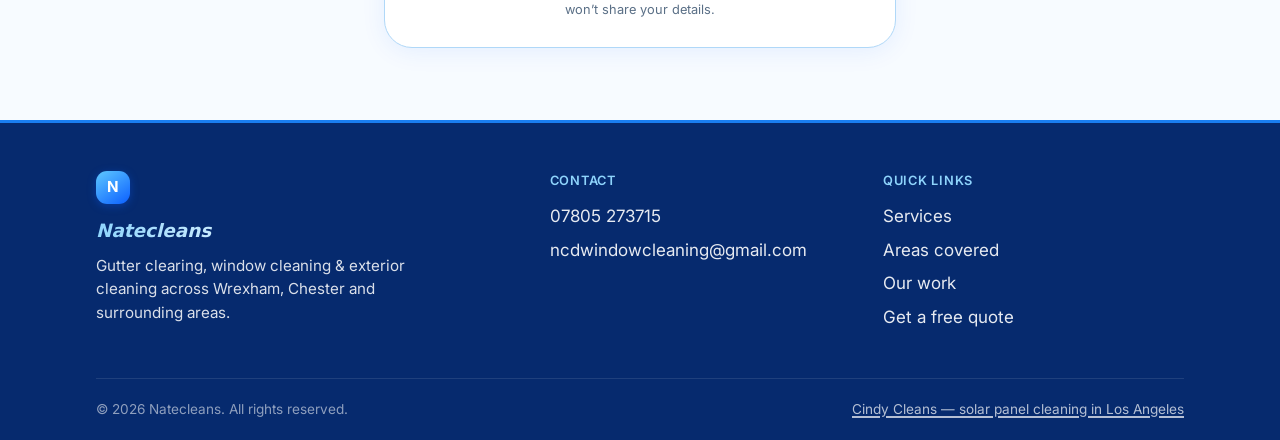
==== commit a1730f7b: "Restyle UK homepage to match Natecleans badge aesthetic Fresher navy→sky palette, light-blue header," ====
--- a/index.html
+++ b/index.html
@@ -21,7 +21,7 @@
   <link href="https://fonts.googleapis.com/css2?family=Inter:wght@400;500;600;700&display=swap" rel="stylesheet">
   <link rel="stylesheet" href="styles.css">
 </head>
-<body>
+<body class="site-uk">
   <a class="skip-link" href="#main">Skip to content</a>
 
   <header class="site-header">
@@ -44,7 +44,19 @@
   <main id="main">
     <!-- Hero -->
     <section class="hero" id="top">
+      <div class="badge-decor" aria-hidden="true">
+        <span class="bubble bubble-1"></span>
+        <span class="bubble bubble-2"></span>
+        <span class="bubble bubble-3"></span>
+        <span class="bubble bubble-4"></span>
+        <span class="bubble bubble-5"></span>
+        <span class="spark spark-1"></span>
+        <span class="spark spark-2"></span>
+        <span class="spark spark-3"></span>
+        <span class="spark spark-4"></span>
+      </div>
       <div class="container hero-inner">
+        <p class="brand-wordmark wordmark" aria-hidden="true">Natecleans<span class="wordmark-sparkle"></span></p>
         <p class="eyebrow"><span class="eyebrow-sparkle" aria-hidden="true"></span> Gutters &amp; windows, done properly</p>
         <h1>Gutter clearing &amp; window cleaning across <span class="shine">Wrexham, Chester &amp; beyond</span></h1>
         <p class="hero-lead">Reliable gutter clearing and window cleaning for homes and businesses — plus fascias and solar panels. Free, no-obligation quotes.</p>
@@ -65,6 +77,7 @@
     <section class="section" id="services" aria-labelledby="services-heading">
       <div class="container">
         <h2 id="services-heading">Our services</h2>
+        <div class="diamond-divider" aria-hidden="true"><span class="diamond"></span></div>
         <p class="section-intro">Our core offer is <strong>gutter clearing</strong> and <strong>window cleaning</strong> — the jobs homes and businesses ask for most. We also wash fascias and clean solar panels, carefully and at fair prices.</p>
         <ul class="service-grid">
           <li class="card card-featured">
@@ -105,6 +118,7 @@
     <section class="section section-alt" id="areas" aria-labelledby="areas-heading">
       <div class="container">
         <h2 id="areas-heading">Areas we cover</h2>
+        <div class="diamond-divider" aria-hidden="true"><span class="diamond"></span></div>
         <p class="section-intro">Proudly serving homes and businesses across North Wales and the North West.</p>
         <ul class="areas-list">
           <li>Wrexham</li>
@@ -123,6 +137,7 @@
     <section class="section" id="gallery" aria-labelledby="gallery-heading">
       <div class="container">
         <h2 id="gallery-heading">Our work</h2>
+        <div class="diamond-divider" aria-hidden="true"><span class="diamond"></span></div>
         <p class="section-intro">Real jobs from around the local area — gutter clearing first, plus windows, fascias, conservatories and outdoor cleaning.</p>
         <ul class="gallery-grid">
           <li class="gallery-item">
@@ -202,8 +217,10 @@
           <h2 id="cta-heading">Ready for a free quote?</h2>
           <p>Give us a call — gutter clearing, windows or a full exterior tidy. We’re local, friendly and happy to discuss your property.</p>
         </div>
-        <a class="btn btn-light btn-lg" href="tel:+447805273715" aria-label="Call Natecleans on 07805 273715">
+        <a class="btn btn-light btn-lg phone-with-diamonds" href="tel:+447805273715" aria-label="Call Natecleans on 07805 273715">
+          <span class="diamond" aria-hidden="true"></span>
           Call 07805 273715
+          <span class="diamond" aria-hidden="true"></span>
         </a>
       </div>
     </section>
@@ -212,6 +229,7 @@
     <section class="section" id="enquiry" aria-labelledby="enquiry-heading">
       <div class="container form-wrap">
         <h2 id="enquiry-heading">Request a free quote</h2>
+        <div class="diamond-divider" aria-hidden="true"><span class="diamond"></span></div>
         <p class="section-intro">Fill in your details and we’ll get back to you as soon as we can. Fields marked with * are required.</p>
 
         <form
@@ -268,7 +286,7 @@
     <div class="container footer-inner">
       <div class="footer-brand">
         <span class="logo-mark" aria-hidden="true">N</span>
-        <strong>Natecleans</strong>
+        <strong class="logo-wordmark">Natecleans</strong>
         <p>Gutter clearing, window cleaning &amp; exterior cleaning across Wrexham, Chester and surrounding areas.</p>
       </div>
       <div class="footer-contact">
--- a/styles.css
+++ b/styles.css
@@ -1,20 +1,23 @@
 /* Natecleans — traditional UK window cleaner look (sky blue + navy) */
 
 :root {
-  --navy-950: #0a1628;
-  --navy-900: #0c2340;
-  --navy-800: #123a66;
-  --blue-700: #1a5fb4;
-  --blue-600: #1e6fd9;
-  --blue-500: #2b7de9;
-  --sky-400: #4aa3f0;
-  --sky-300: #7ec0f8;
+  /* Badge-matched palette — navy → sky (#0B5FFF-ish) */
+  --navy-950: #062a6e;
+  --navy-900: #0b3d9e;
+  --navy-800: #0b5fff;
+  --blue-700: #0b5fff;
+  --blue-600: #1a7ef0;
+  --blue-500: #38b0f8;
+  --sky-500: #38b0f8;
+  --sky-400: #5ec8ff;
+  --sky-300: #8ed4fc;
+  --sky-200: #b0d8f8;
   --sky-100: #d6ebfc;
-  --sky-50: #eef6fd;
-  --ice: #f5faff;
+  --sky-50: #eef7fd;
+  --ice: #f7fbff;
   --white: #ffffff;
-  --grey-100: #e4edf5;
-  --grey-300: #b8c9db;
+  --grey-100: #e2eef8;
+  --grey-300: #a8c0d8;
   --grey-500: #5a6f86;
   --grey-700: #334155;
   --grey-900: #0f172a;
@@ -22,14 +25,16 @@
   --danger-bg: #fef2f2;
   --success: #0f766e;
   --success-bg: #ecfdf8;
-  --radius: 12px;
-  --radius-sm: 8px;
-  --shadow: 0 4px 24px rgba(12, 35, 64, 0.08);
-  --shadow-lg: 0 12px 40px rgba(12, 35, 64, 0.12);
+  --radius: 20px;
+  --radius-sm: 12px;
+  --radius-lg: 28px;
+  --shadow: 0 4px 24px rgba(11, 95, 255, 0.08);
+  --shadow-lg: 0 12px 40px rgba(11, 95, 255, 0.12);
   --font: "Inter", system-ui, -apple-system, "Segoe UI", Roboto, Ubuntu, "Helvetica Neue", sans-serif;
   --max: 68rem;
   --header-h: 4rem;
-  --focus: 0 0 0 3px rgba(43, 125, 233, 0.4);
+  --focus: 0 0 0 3px rgba(11, 95, 255, 0.35);
+  --wordmark-grad: linear-gradient(90deg, #03328e 0%, #0b5fff 42%, #38b0f8 100%);
 }
 
 *,
@@ -51,6 +56,10 @@
   color: var(--grey-900);
   background: var(--white);
   -webkit-font-smoothing: antialiased;
+}
+
+body.site-uk {
+  background: var(--ice);
 }
 
 img,
@@ -106,7 +115,56 @@
   background: rgba(255, 255, 255, 0.94);
   backdrop-filter: blur(10px);
   border-bottom: 1px solid var(--grey-100);
-  box-shadow: 0 1px 0 rgba(30, 111, 217, 0.06);
+  box-shadow: 0 1px 0 rgba(11, 95, 255, 0.06);
+}
+
+/* UK badge-style header — soft sky band */
+.site-uk .site-header {
+  background: linear-gradient(180deg, #8ed4fc 0%, #7ec8f8 100%);
+  border-bottom: 1px solid rgba(11, 95, 255, 0.12);
+  box-shadow: 0 2px 12px rgba(11, 95, 255, 0.12);
+}
+
+.site-uk .site-header .nav a {
+  color: rgba(6, 42, 110, 0.88);
+}
+
+.site-uk .site-header .nav a:hover {
+  color: var(--navy-950);
+}
+
+.site-uk .site-header .nav-phone {
+  color: var(--navy-950) !important;
+}
+
+.site-uk .site-header .logo {
+  color: var(--white);
+}
+
+.site-uk .site-header .logo:hover {
+  color: var(--white);
+}
+
+.site-uk .site-header .logo-mark {
+  background: rgba(255, 255, 255, 0.95);
+  color: var(--navy-800);
+  box-shadow: 0 2px 8px rgba(6, 42, 110, 0.18);
+}
+
+.site-uk .site-header .logo-text {
+  background: none;
+  -webkit-background-clip: unset;
+  background-clip: unset;
+  color: var(--white);
+  -webkit-text-fill-color: var(--white);
+  font-weight: 800;
+  letter-spacing: 0.04em;
+  text-transform: uppercase;
+  font-size: 1.05rem;
+}
+
+.site-uk .site-header .wordmark-sparkle {
+  display: none;
 }
 
 .header-inner {
@@ -137,13 +195,42 @@
   justify-content: center;
   width: 2.1rem;
   height: 2.1rem;
-  border-radius: 9px;
+  border-radius: 11px;
   background: linear-gradient(145deg, var(--sky-400), var(--navy-800));
   color: var(--white);
   font-size: 0.95rem;
   font-weight: 700;
   flex-shrink: 0;
-  box-shadow: 0 2px 8px rgba(26, 95, 180, 0.35);
+  box-shadow: 0 2px 8px rgba(11, 95, 255, 0.35);
+}
+
+/* Navy → sky gradient wordmark (badge aesthetic) */
+.logo-text.logo-wordmark,
+.wordmark {
+  display: inline-block;
+  position: relative;
+  font-weight: 800;
+  font-style: italic;
+  letter-spacing: -0.02em;
+  background: var(--wordmark-grad);
+  -webkit-background-clip: text;
+  background-clip: text;
+  color: transparent;
+  -webkit-text-fill-color: transparent;
+}
+
+.wordmark-sparkle {
+  position: absolute;
+  left: 0.72em;
+  top: 0.05em;
+  width: 0.55em;
+  height: 0.55em;
+  pointer-events: none;
+  background:
+    linear-gradient(#fff, #fff) center / 100% 2px no-repeat,
+    linear-gradient(#fff, #fff) center / 2px 100% no-repeat;
+  filter: drop-shadow(0 0 2px rgba(255, 255, 255, 0.9));
+  -webkit-text-fill-color: initial;
 }
 
 .nav {
@@ -172,6 +259,18 @@
 
 .header-cta {
   flex-shrink: 0;
+}
+
+.site-uk .site-header .btn-primary {
+  background: var(--white);
+  color: var(--navy-800);
+  box-shadow: 0 2px 10px rgba(6, 42, 110, 0.18);
+  border-color: transparent;
+}
+
+.site-uk .site-header .btn-primary:hover {
+  background: var(--ice);
+  color: var(--navy-950);
 }
 
 /* Buttons */
@@ -183,7 +282,7 @@
   min-height: 3rem;
   padding: 0.75rem 1.35rem;
   border: 2px solid transparent;
-  border-radius: var(--radius-sm);
+  border-radius: 999px;
   font-family: inherit;
   font-size: 1rem;
   font-weight: 600;
@@ -247,53 +346,106 @@
   color: var(--navy-950);
 }
 
-/* Hero — clear sky + soapy sparkle */
+/* Hero — badge airy sky + soft bubbles */
 .hero {
   position: relative;
   overflow: hidden;
   background:
-    radial-gradient(ellipse 70% 55% at 90% -10%, rgba(126, 192, 248, 0.55), transparent 55%),
-    radial-gradient(ellipse 50% 40% at 10% 100%, rgba(43, 125, 233, 0.12), transparent 50%),
+    radial-gradient(ellipse 70% 55% at 90% -10%, rgba(142, 212, 252, 0.55), transparent 55%),
+    radial-gradient(ellipse 50% 40% at 8% 100%, rgba(11, 95, 255, 0.1), transparent 50%),
     linear-gradient(165deg, #dceefc 0%, var(--sky-50) 35%, var(--white) 70%, var(--ice) 100%);
   padding: 3rem 0 3.75rem;
 }
 
-/* Soft sparkle accents (CSS-only) */
+/* Soft bubble accents (CSS-only fallback) */
 .hero::before,
 .hero::after {
   content: "";
   position: absolute;
   pointer-events: none;
   border-radius: 50%;
-  background: radial-gradient(circle, rgba(255, 255, 255, 0.95) 0%, rgba(126, 192, 248, 0.35) 40%, transparent 70%);
-  opacity: 0.85;
+  background: radial-gradient(circle at 35% 30%, rgba(255, 255, 255, 0.95) 0%, rgba(176, 216, 248, 0.45) 45%, rgba(142, 212, 252, 0.15) 70%, transparent 75%);
+  opacity: 0.9;
+  z-index: 0;
 }
 
 .hero::before {
-  width: 7rem;
-  height: 7rem;
-  top: 12%;
-  right: 8%;
+  width: 8rem;
+  height: 8rem;
+  top: 10%;
+  right: 6%;
   box-shadow:
-    -4rem 3rem 0 -2.2rem rgba(255, 255, 255, 0.7),
-    -1.5rem 5.5rem 0 -2.6rem rgba(126, 192, 248, 0.5);
+    -5rem 3.5rem 0 -2.4rem rgba(176, 216, 248, 0.55),
+    -1.8rem 6.5rem 0 -2.8rem rgba(142, 212, 252, 0.4),
+    -7rem 8rem 0 -3.2rem rgba(255, 255, 255, 0.55);
 }
 
 .hero::after {
-  width: 3.5rem;
-  height: 3.5rem;
-  bottom: 18%;
-  right: 22%;
-  opacity: 0.6;
+  width: 4rem;
+  height: 4rem;
+  bottom: 16%;
+  right: 20%;
+  opacity: 0.7;
   box-shadow:
-    5rem -2rem 0 -1rem rgba(255, 255, 255, 0.65),
-    2rem 3rem 0 -1.2rem rgba(74, 163, 240, 0.4);
+    5.5rem -2.5rem 0 -1.1rem rgba(255, 255, 255, 0.7),
+    2.2rem 3.5rem 0 -1.3rem rgba(94, 200, 255, 0.4),
+    -3rem -4rem 0 -1.5rem rgba(176, 216, 248, 0.35);
+}
+
+/* Explicit bubble / sparkle layer (HTML) — never covers content */
+.badge-decor {
+  position: absolute;
+  inset: 0;
+  pointer-events: none;
+  z-index: 0;
+  overflow: hidden;
+}
+
+.badge-decor .bubble {
+  position: absolute;
+  border-radius: 50%;
+  background: radial-gradient(circle at 32% 28%, rgba(255, 255, 255, 0.85) 0%, rgba(176, 216, 248, 0.4) 42%, rgba(142, 212, 252, 0.12) 68%, transparent 72%);
+  border: 1px solid rgba(176, 216, 248, 0.35);
+  opacity: 0.7;
+}
+
+.badge-decor .bubble-1 { width: 5.5rem; height: 5.5rem; top: 8%; right: 4%; }
+.badge-decor .bubble-2 { width: 3.2rem; height: 3.2rem; top: 38%; right: 18%; opacity: 0.55; }
+.badge-decor .bubble-3 { width: 4.2rem; height: 4.2rem; bottom: 12%; left: 6%; opacity: 0.5; }
+.badge-decor .bubble-4 { width: 2.4rem; height: 2.4rem; top: 18%; left: 12%; opacity: 0.45; }
+.badge-decor .bubble-5 { width: 1.8rem; height: 1.8rem; bottom: 28%; right: 8%; opacity: 0.5; }
+
+.badge-decor .spark {
+  position: absolute;
+  width: 0.85rem;
+  height: 0.85rem;
+  opacity: 0.65;
+  background:
+    linear-gradient(var(--sky-400), var(--sky-400)) center / 100% 2px no-repeat,
+    linear-gradient(var(--sky-400), var(--sky-400)) center / 2px 100% no-repeat;
+  filter: drop-shadow(0 0 3px rgba(94, 200, 255, 0.7));
+}
+
+.badge-decor .spark-1 { top: 14%; right: 28%; }
+.badge-decor .spark-2 { top: 52%; right: 10%; width: 0.65rem; height: 0.65rem; opacity: 0.5; }
+.badge-decor .spark-3 { bottom: 22%; left: 22%; width: 0.7rem; height: 0.7rem; }
+.badge-decor .spark-4 { top: 28%; left: 4%; width: 0.55rem; height: 0.55rem; opacity: 0.45; }
+
+@media (max-width: 539px) {
+  .badge-decor .bubble-1 { width: 3.5rem; height: 3.5rem; }
+  .badge-decor .bubble-3 { width: 2.8rem; height: 2.8rem; }
 }
 
 .hero-inner {
   position: relative;
   z-index: 1;
   max-width: 42rem;
+}
+
+.brand-wordmark {
+  margin: 0 0 1rem;
+  font-size: clamp(1.75rem, 5vw, 2.35rem);
+  line-height: 1.1;
 }
 
 .eyebrow {
@@ -333,7 +485,7 @@
 }
 
 .hero h1 .shine {
-  background: linear-gradient(120deg, var(--navy-900) 0%, var(--blue-600) 45%, var(--sky-400) 55%, var(--navy-900) 100%);
+  background: linear-gradient(120deg, #03328e 0%, #0b5fff 40%, #38b0f8 55%, #03328e 100%);
   background-size: 200% auto;
   -webkit-background-clip: text;
   background-clip: text;
@@ -409,6 +561,49 @@
   color: var(--navy-900);
 }
 
+/* Diamond line divider (badge) */
+.diamond-divider {
+  display: flex;
+  align-items: center;
+  gap: 0.65rem;
+  width: min(100%, 14rem);
+  margin: 0 0 1.5rem;
+  color: var(--sky-400);
+}
+
+.diamond-divider::before,
+.diamond-divider::after {
+  content: "";
+  flex: 1;
+  height: 1px;
+  background: linear-gradient(90deg, transparent, var(--sky-300), transparent);
+}
+
+.diamond-divider .diamond {
+  flex-shrink: 0;
+  width: 0.55rem;
+  height: 0.55rem;
+  background: var(--sky-400);
+  transform: rotate(45deg);
+  border-radius: 1px;
+  box-shadow: 0 0 0 3px rgba(142, 212, 252, 0.35);
+}
+
+.phone-with-diamonds {
+  display: inline-flex;
+  align-items: center;
+  gap: 0.65rem;
+}
+
+.phone-with-diamonds .diamond {
+  width: 0.45rem;
+  height: 0.45rem;
+  background: var(--sky-400);
+  transform: rotate(45deg);
+  border-radius: 1px;
+  flex-shrink: 0;
+}
+
 .section-intro {
   margin: 0 0 2rem;
   color: var(--grey-700);
@@ -426,17 +621,16 @@
 
 .card {
   background: var(--white);
-  border: 1px solid var(--grey-100);
-  border-radius: var(--radius);
+  border: 1.5px solid var(--sky-200);
+  border-radius: var(--radius-lg);
   padding: 1.5rem;
   box-shadow: var(--shadow);
-  border-top: 3px solid var(--sky-400);
-  transition: box-shadow 0.15s ease, border-color 0.15s ease;
+  transition: box-shadow 0.15s ease, border-color 0.15s ease, transform 0.15s ease;
 }
 
 .card:hover {
   box-shadow: var(--shadow-lg);
-  border-top-color: var(--blue-600);
+  border-color: var(--sky-400);
 }
 
 .section-alt .card {
@@ -500,8 +694,8 @@
   position: relative;
   overflow: hidden;
   background:
-    radial-gradient(ellipse 60% 80% at 100% 50%, rgba(74, 163, 240, 0.35), transparent 55%),
-    linear-gradient(135deg, var(--navy-950) 0%, var(--navy-800) 45%, var(--blue-700) 100%);
+    radial-gradient(ellipse 60% 80% at 100% 50%, rgba(94, 200, 255, 0.35), transparent 55%),
+    linear-gradient(135deg, var(--navy-950) 0%, var(--navy-800) 45%, var(--blue-600) 100%);
   color: var(--white);
   padding: 2.75rem 0;
 }
@@ -518,6 +712,36 @@
   pointer-events: none;
 }
 
+/* UK badge-style soft sky CTA */
+.site-uk .cta-band {
+  background:
+    radial-gradient(ellipse 50% 80% at 0% 50%, rgba(255, 255, 255, 0.55), transparent 50%),
+    radial-gradient(ellipse 40% 70% at 100% 30%, rgba(176, 216, 248, 0.7), transparent 55%),
+    linear-gradient(135deg, #d6ebfc 0%, #8ed4fc 45%, #5ec8ff 100%);
+  color: var(--navy-950);
+  border-block: 1px solid rgba(11, 95, 255, 0.12);
+}
+
+.site-uk .cta-band h2 {
+  color: var(--navy-950);
+}
+
+.site-uk .cta-band p {
+  opacity: 0.9;
+  color: var(--navy-900);
+}
+
+.site-uk .cta-band .btn-light {
+  background: var(--navy-800);
+  color: var(--white);
+  box-shadow: 0 4px 16px rgba(11, 95, 255, 0.3);
+}
+
+.site-uk .cta-band .btn-light:hover {
+  background: var(--navy-950);
+  color: var(--white);
+}
+
 .cta-band-inner {
   position: relative;
   z-index: 1;
@@ -548,10 +772,10 @@
   display: flex;
   flex-direction: column;
   gap: 1.15rem;
-  padding: 1.5rem;
-  background: var(--ice);
-  border: 1px solid var(--grey-100);
-  border-radius: var(--radius);
+  padding: 1.65rem;
+  background: var(--white);
+  border: 1.5px solid var(--sky-200);
+  border-radius: var(--radius-lg);
   box-shadow: var(--shadow);
 }
 
@@ -706,6 +930,17 @@
   margin-bottom: 0.5rem;
 }
 
+.site-uk .footer-brand .logo-wordmark,
+.site-uk .footer-brand strong.logo-wordmark {
+  background: linear-gradient(90deg, #8ed4fc 0%, #ffffff 55%, #5ec8ff 100%);
+  -webkit-background-clip: text;
+  background-clip: text;
+  color: transparent;
+  -webkit-text-fill-color: transparent;
+  font-style: italic;
+  font-weight: 800;
+}
+
 .footer-brand p {
   margin: 0;
   font-size: 0.95rem;
@@ -793,8 +1028,8 @@
 .gallery-item figure {
   margin: 0;
   background: var(--sky-50);
-  border: 1px solid var(--grey-100);
-  border-radius: var(--radius);
+  border: 1.5px solid var(--sky-200);
+  border-radius: var(--radius-lg);
   overflow: hidden;
   box-shadow: var(--shadow);
   height: 100%;
@@ -1006,11 +1241,10 @@
 .step-card {
   position: relative;
   background: var(--white);
-  border: 1px solid var(--grey-100);
-  border-radius: var(--radius);
-  padding: 1.5rem 1.5rem 1.5rem 1.5rem;
+  border: 1.5px solid var(--sky-200);
+  border-radius: var(--radius-lg);
+  padding: 1.5rem;
   box-shadow: var(--shadow);
-  border-top: 3px solid var(--sky-400);
 }
 
 .step-num {
@@ -1051,8 +1285,8 @@
 
 .faq-item {
   background: var(--white);
-  border: 1px solid var(--grey-100);
-  border-radius: var(--radius);
+  border: 1.5px solid var(--sky-200);
+  border-radius: var(--radius-lg);
   padding: 1.25rem 1.35rem;
   box-shadow: var(--shadow);
   border-left: 3px solid var(--sky-400);
@@ -1086,9 +1320,9 @@
 
 /* Featured service card (gutter clearing) */
 .card-featured {
-  border: 2px solid var(--sky-500, #0ea5e9);
-  background: linear-gradient(180deg, #f0f9ff 0%, #fff 55%);
-  box-shadow: 0 10px 28px rgba(14, 165, 233, 0.12);
+  border: 2px solid var(--sky-400);
+  background: linear-gradient(180deg, #f0f8ff 0%, #fff 55%);
+  box-shadow: 0 10px 28px rgba(11, 95, 255, 0.12);
   position: relative;
 }
 
@@ -1097,7 +1331,7 @@
   margin: 0 0 0.65rem;
   padding: 0.2rem 0.55rem;
   border-radius: 999px;
-  background: var(--navy-900, #0f172a);
+  background: linear-gradient(135deg, var(--navy-800), var(--sky-400));
   color: #fff;
   font-size: 0.72rem;
   font-weight: 600;
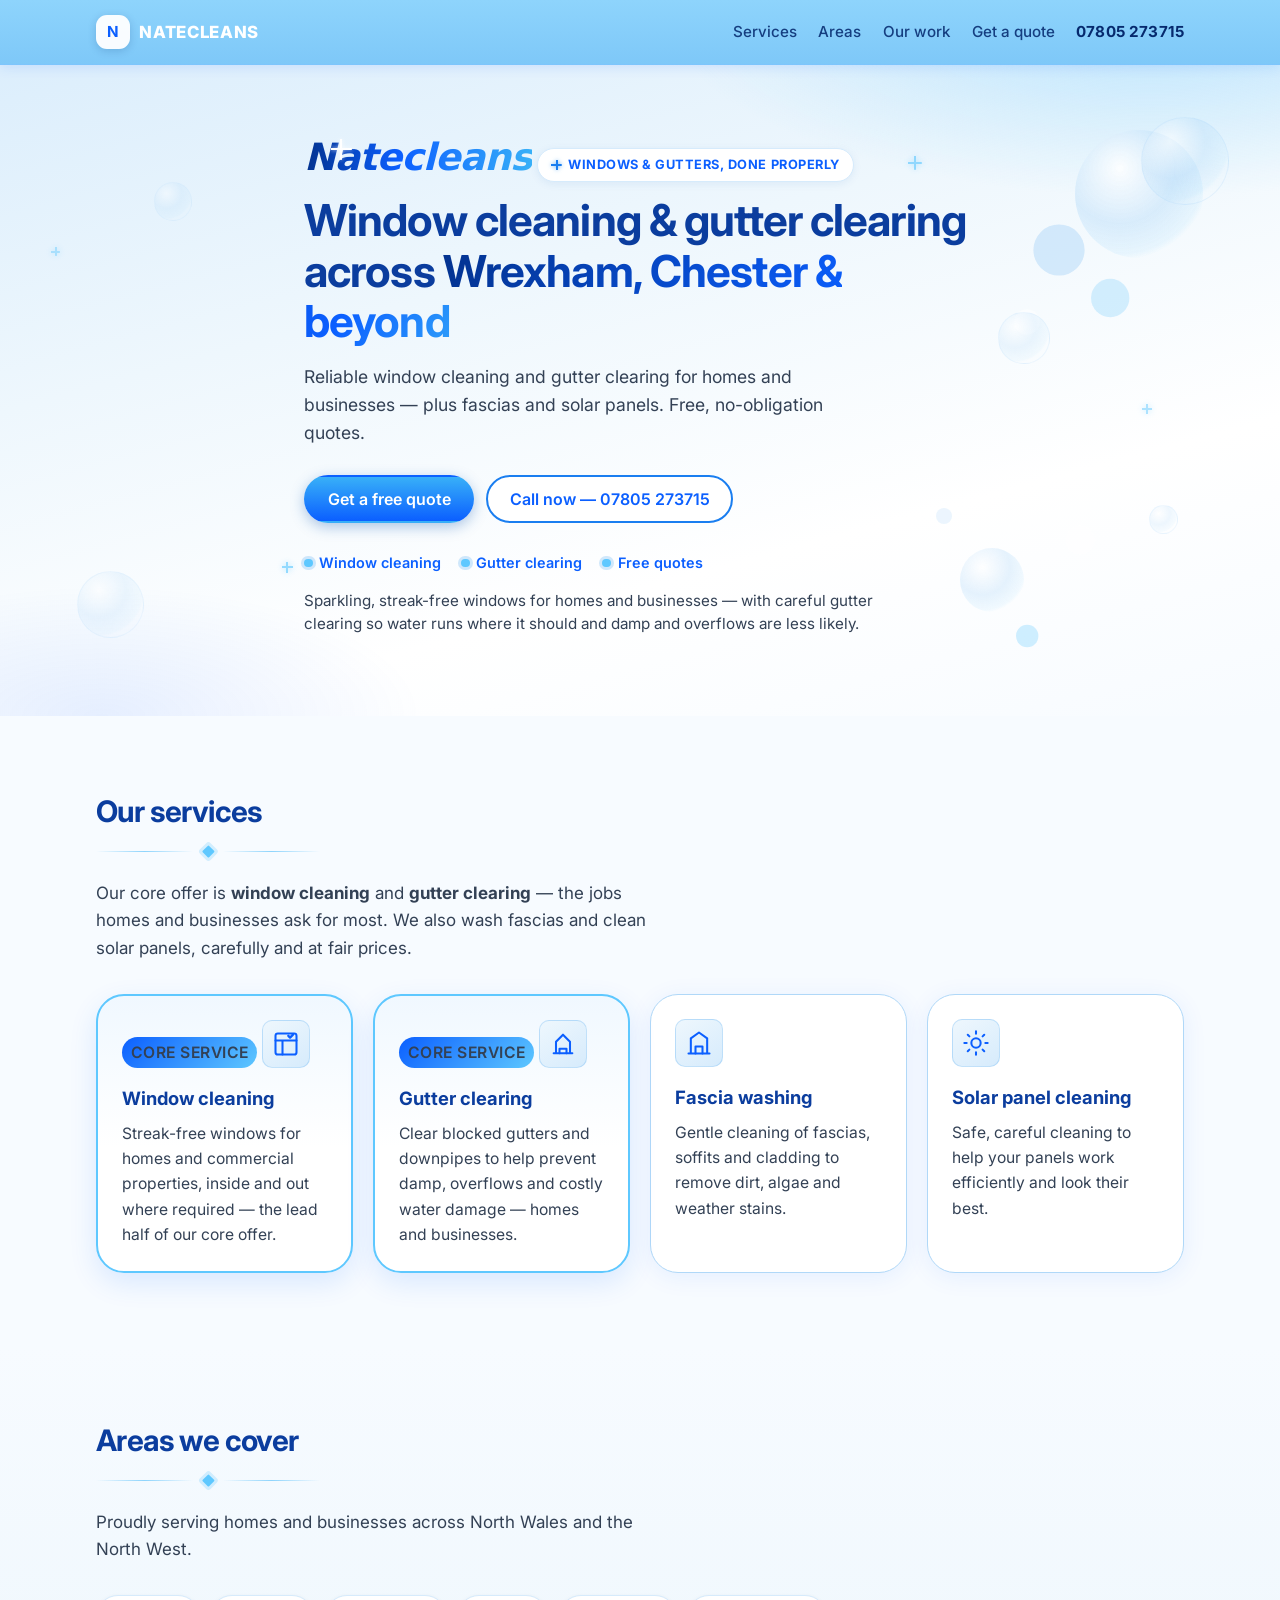
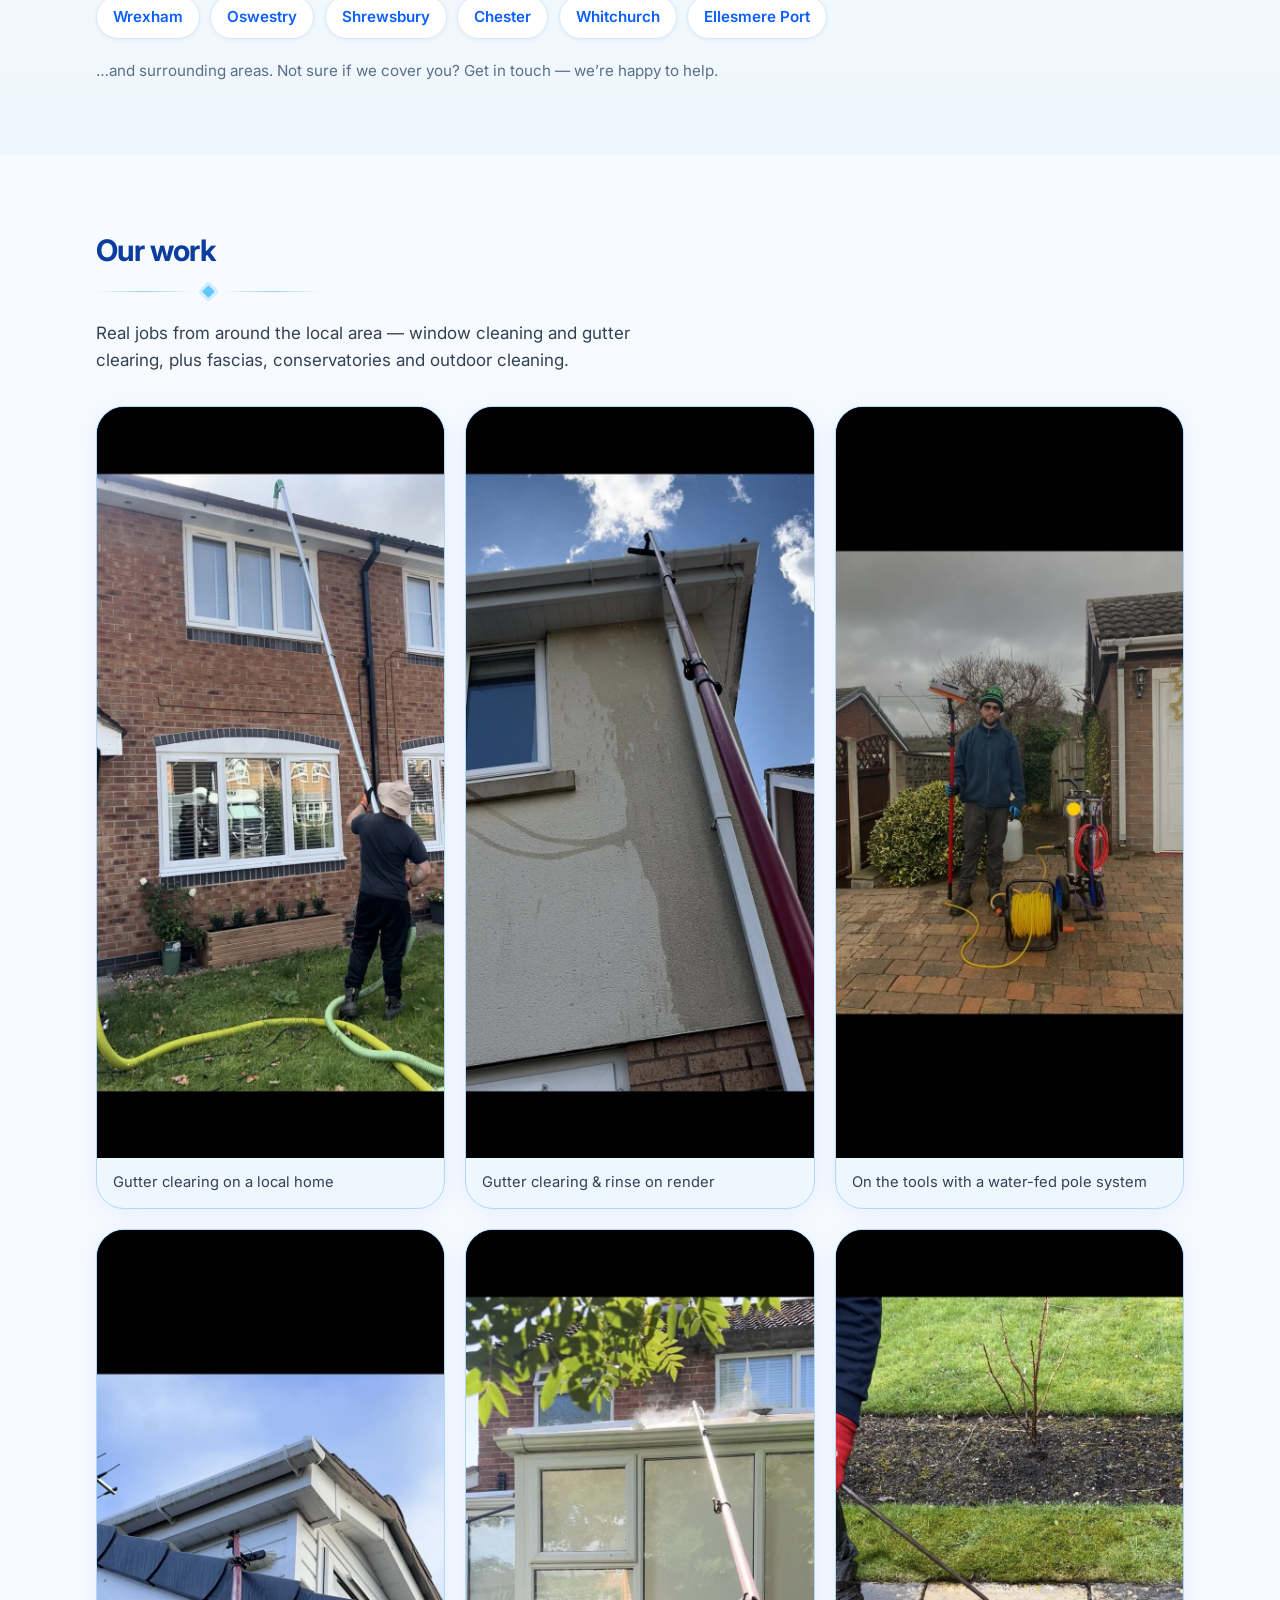
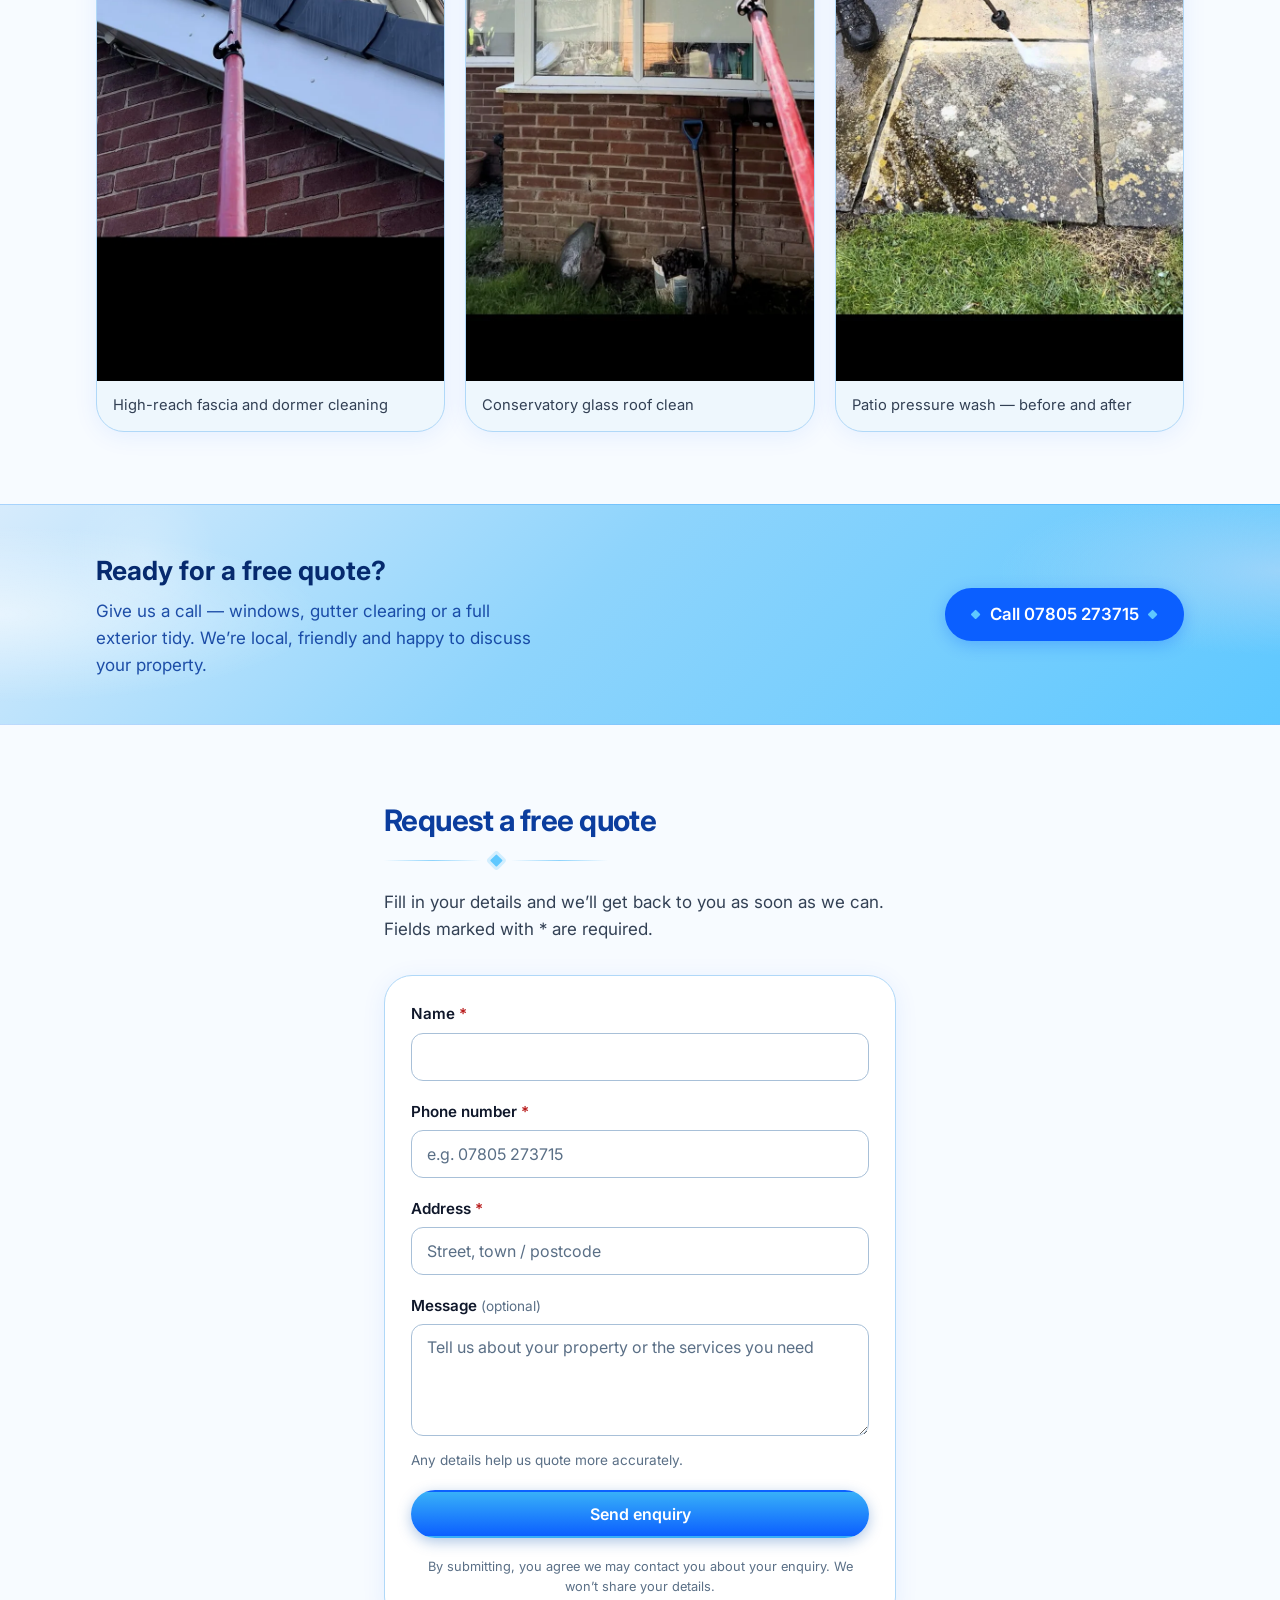
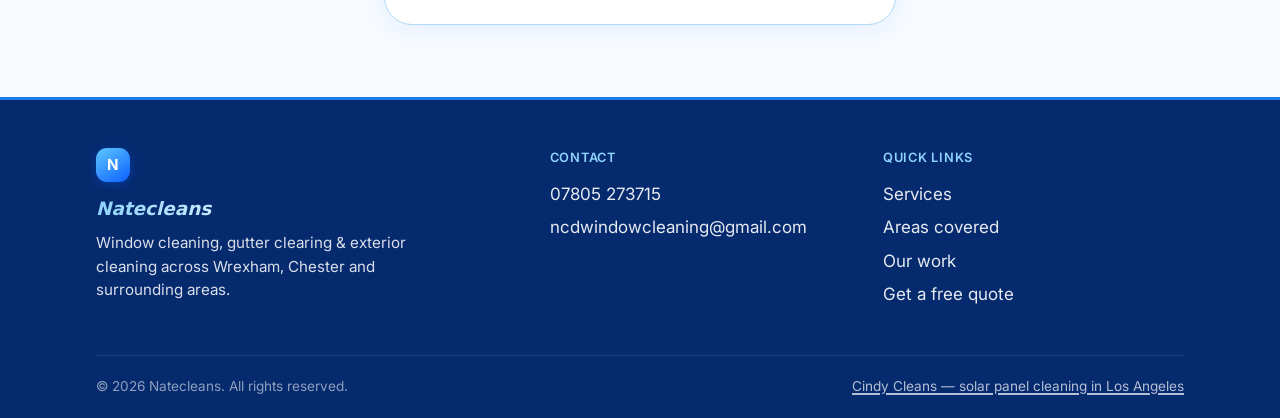
==== commit fcdab10c: "Prioritise window cleaning over gutter clearing on UK site Lead with windows in title/meta, hero, se" ====
--- a/index.html
+++ b/index.html
@@ -3,15 +3,15 @@
 <head>
   <meta charset="UTF-8">
   <meta name="viewport" content="width=device-width, initial-scale=1">
-  <title>Natecleans | Gutter Clearing &amp; Window Cleaning in Wrexham, Chester &amp; Surrounding Areas</title>
-  <meta name="description" content="Gutter clearing and professional window cleaning across Wrexham, Chester, Oswestry, Shrewsbury, Whitchurch, Ellesmere Port and surrounding areas. Clear blocked gutters, streak-free windows, fascias and solar panels. Free quotes — call 07805 273715.">
+  <title>Natecleans | Window Cleaning &amp; Gutter Clearing in Wrexham, Chester &amp; Surrounding Areas</title>
+  <meta name="description" content="Professional window cleaning and gutter clearing across Wrexham, Chester, Oswestry, Shrewsbury, Whitchurch, Ellesmere Port and surrounding areas. Streak-free windows, clear blocked gutters, fascias and solar panels. Free quotes — call 07805 273715.">
   <meta name="robots" content="index, follow">
   
 
   <!-- Open Graph -->
   <meta property="og:type" content="website">
-  <meta property="og:title" content="Natecleans | Gutter Clearing &amp; Window Cleaning in Wrexham, Chester &amp; Surrounding Areas">
-  <meta property="og:description" content="Gutter clearing and window cleaning for homes and businesses across Wrexham, Chester and beyond. Free quotes. Call 07805 273715.">
+  <meta property="og:title" content="Natecleans | Window Cleaning &amp; Gutter Clearing in Wrexham, Chester &amp; Surrounding Areas">
+  <meta property="og:description" content="Window cleaning and gutter clearing for homes and businesses across Wrexham, Chester and beyond. Free quotes. Call 07805 273715.">
   <meta property="og:locale" content="en_GB">
   <meta property="og:site_name" content="Natecleans">
 
@@ -57,19 +57,19 @@
       </div>
       <div class="container hero-inner">
         <p class="brand-wordmark wordmark" aria-hidden="true">Natecleans<span class="wordmark-sparkle"></span></p>
-        <p class="eyebrow"><span class="eyebrow-sparkle" aria-hidden="true"></span> Gutters &amp; windows, done properly</p>
-        <h1>Gutter clearing &amp; window cleaning across <span class="shine">Wrexham, Chester &amp; beyond</span></h1>
-        <p class="hero-lead">Reliable gutter clearing and window cleaning for homes and businesses — plus fascias and solar panels. Free, no-obligation quotes.</p>
+        <p class="eyebrow"><span class="eyebrow-sparkle" aria-hidden="true"></span> Windows &amp; gutters, done properly</p>
+        <h1>Window cleaning &amp; gutter clearing across <span class="shine">Wrexham, Chester &amp; beyond</span></h1>
+        <p class="hero-lead">Reliable window cleaning and gutter clearing for homes and businesses — plus fascias and solar panels. Free, no-obligation quotes.</p>
         <div class="hero-ctas">
           <a class="btn btn-primary" href="#enquiry">Get a free quote</a>
           <a class="btn btn-secondary" href="tel:+447805273715">Call now — 07805 273715</a>
         </div>
         <ul class="hero-trust">
+          <li>Window cleaning</li>
           <li>Gutter clearing</li>
-          <li>Window cleaning</li>
           <li>Free quotes</li>
         </ul>
-        <p class="hero-gutter-note">Blocked gutters can lead to damp and overflows — we clear them carefully so water runs where it should. Sparkling windows are part of the same reliable service.</p>
+        <p class="hero-gutter-note">Sparkling, streak-free windows for homes and businesses — with careful gutter clearing so water runs where it should and damp and overflows are less likely.</p>
       </div>
     </section>
 
@@ -78,8 +78,16 @@
       <div class="container">
         <h2 id="services-heading">Our services</h2>
         <div class="diamond-divider" aria-hidden="true"><span class="diamond"></span></div>
-        <p class="section-intro">Our core offer is <strong>gutter clearing</strong> and <strong>window cleaning</strong> — the jobs homes and businesses ask for most. We also wash fascias and clean solar panels, carefully and at fair prices.</p>
+        <p class="section-intro">Our core offer is <strong>window cleaning</strong> and <strong>gutter clearing</strong> — the jobs homes and businesses ask for most. We also wash fascias and clean solar panels, carefully and at fair prices.</p>
         <ul class="service-grid">
+          <li class="card card-featured">
+            <p class="card-badge">Core service</p>
+            <div class="card-icon" aria-hidden="true">
+              <svg width="28" height="28" viewBox="0 0 24 24" fill="none" stroke="currentColor" stroke-width="1.75" stroke-linecap="round" stroke-linejoin="round"><rect x="3" y="3" width="18" height="18" rx="2"/><path d="M3 9h18M9 21V9"/><path d="M14 5l1.5 1.5L18 4" stroke-width="2"/></svg>
+            </div>
+            <h3>Window cleaning</h3>
+            <p>Streak-free windows for homes and commercial properties, inside and out where required — the lead half of our core offer.</p>
+          </li>
           <li class="card card-featured">
             <p class="card-badge">Core service</p>
             <div class="card-icon" aria-hidden="true">
@@ -87,14 +95,6 @@
             </div>
             <h3>Gutter clearing</h3>
             <p>Clear blocked gutters and downpipes to help prevent damp, overflows and costly water damage — homes and businesses.</p>
-          </li>
-          <li class="card card-featured">
-            <p class="card-badge">Core service</p>
-            <div class="card-icon" aria-hidden="true">
-              <svg width="28" height="28" viewBox="0 0 24 24" fill="none" stroke="currentColor" stroke-width="1.75" stroke-linecap="round" stroke-linejoin="round"><rect x="3" y="3" width="18" height="18" rx="2"/><path d="M3 9h18M9 21V9"/><path d="M14 5l1.5 1.5L18 4" stroke-width="2"/></svg>
-            </div>
-            <h3>Window cleaning</h3>
-            <p>Streak-free windows for homes and commercial properties, inside and out where required — the other half of our core offer.</p>
           </li>
           <li class="card">
             <div class="card-icon" aria-hidden="true">
@@ -138,7 +138,7 @@
       <div class="container">
         <h2 id="gallery-heading">Our work</h2>
         <div class="diamond-divider" aria-hidden="true"><span class="diamond"></span></div>
-        <p class="section-intro">Real jobs from around the local area — gutter clearing first, plus windows, fascias, conservatories and outdoor cleaning.</p>
+        <p class="section-intro">Real jobs from around the local area — window cleaning and gutter clearing, plus fascias, conservatories and outdoor cleaning.</p>
         <ul class="gallery-grid">
           <li class="gallery-item">
             <figure>
@@ -215,7 +215,7 @@
       <div class="container cta-band-inner">
         <div>
           <h2 id="cta-heading">Ready for a free quote?</h2>
-          <p>Give us a call — gutter clearing, windows or a full exterior tidy. We’re local, friendly and happy to discuss your property.</p>
+          <p>Give us a call — windows, gutter clearing or a full exterior tidy. We’re local, friendly and happy to discuss your property.</p>
         </div>
         <a class="btn btn-light btn-lg phone-with-diamonds" href="tel:+447805273715" aria-label="Call Natecleans on 07805 273715">
           <span class="diamond" aria-hidden="true"></span>
@@ -287,7 +287,7 @@
       <div class="footer-brand">
         <span class="logo-mark" aria-hidden="true">N</span>
         <strong class="logo-wordmark">Natecleans</strong>
-        <p>Gutter clearing, window cleaning &amp; exterior cleaning across Wrexham, Chester and surrounding areas.</p>
+        <p>Window cleaning, gutter clearing &amp; exterior cleaning across Wrexham, Chester and surrounding areas.</p>
       </div>
       <div class="footer-contact">
         <h3 class="footer-heading">Contact</h3>
--- a/styles.css
+++ b/styles.css
@@ -1318,7 +1318,7 @@
 }
 
 
-/* Featured service card (gutter clearing) */
+/* Featured service cards (window cleaning + gutter clearing) */
 .card-featured {
   border: 2px solid var(--sky-400);
   background: linear-gradient(180deg, #f0f8ff 0%, #fff 55%);
@@ -1349,6 +1349,6 @@
 
 @media (min-width: 900px) {
   .service-grid .card-featured {
-    /* equal lead cards — sit in the first row with windows */
-  }
-}
+    /* equal lead cards — window cleaning first, then gutters */
+  }
+}
